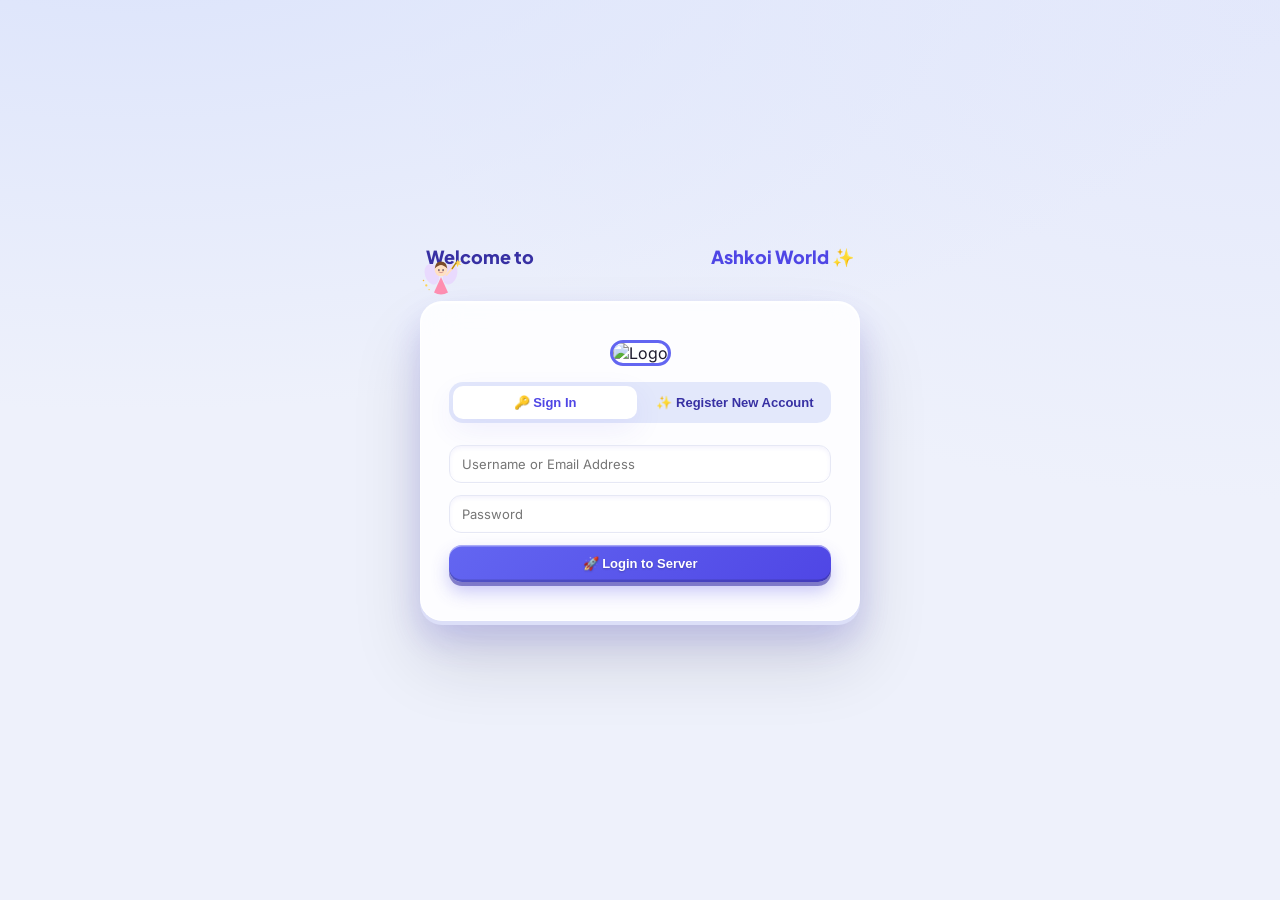
==== index.html @ 55f8a7c9 "Add files via upload" ====
<!DOCTYPE html>
<html lang="en">
<head>
    <meta charset="UTF-8">
    <meta name="viewport" content="width=device-width, initial-scale=1.0">
    <title>Al Majmaa HR Portal - Central Admin Platform</title>
    <link href="https://fonts.googleapis.com/css2?family=Plus+Jakarta+Sans:wght@400;500;600;700;800;900&family=Inter:wght@400;500;600;700&display=swap" rel="stylesheet">
    <script src="https://cdn.jsdelivr.net/npm/xlsx@0.18.5/dist/xlsx.full.min.js"></script>
    <script src="https://cdnjs.cloudflare.com/ajax/libs/qrcodejs/1.0.0/qrcode.min.js"></script>

    <style>
        :root {
            --primary: #4f46e5;
            --primary-light: #6366f1;
            --primary-dark: #3730a3;
            --accent: #0ea5e9;
            --ink: #1e1b2e;
            --muted: #64748b;
            --bg-1: #eef1fb;
            --bg-2: #e3e8fb;
            --bg-3: #dbe3fb;
            --surface: rgba(255, 255, 255, 0.86);
            --surface-solid: #ffffff;
            --glass-border: rgba(255, 255, 255, 0.7);
            --line: #e6e8f5;
            --radius-lg: 22px;
            --radius-md: 16px;
            --radius-sm: 10px;
            --shadow-soft: 0 10px 30px rgba(79, 70, 229, 0.08);
            --shadow-lift: 0 16px 40px rgba(79, 70, 229, 0.16);
            --green: #059669; --green-bg: #d1fae5; --green-line: #a7f3d0;
            --amber: #b45309; --amber-bg: #ffedd5; --amber-line: #fed7aa;
            --red: #be123c; --red-bg: #ffe4e6; --red-line: #fda4af;
            --blue: #0369a1; --blue-bg: #e0f2fe; --blue-line: #bae6fd;
            --violet: #6d28d9; --violet-bg: #f3e8ff; --violet-line: #e9d5ff;
        }
        * { box-sizing: border-box; margin: 0; padding: 0; }
        body {
            font-family: 'Inter', sans-serif;
            background:
                radial-gradient(1200px 500px at 10% -10%, var(--bg-3), transparent),
                radial-gradient(900px 500px at 100% 0%, var(--bg-2), transparent),
                var(--bg-1);
            background-attachment: fixed;
            color: var(--ink);
            min-height: 100vh;
            padding: 16px;
            padding-bottom: 70px;
        }
        h1, h2, h3, h4, .display { font-family: 'Plus Jakarta Sans', sans-serif; }
        ::selection { background: var(--primary-light); color: #fff; }
        ::-webkit-scrollbar { height: 8px; width: 8px; }
        ::-webkit-scrollbar-thumb { background: #c7cdf5; border-radius: 10px; }
        ::-webkit-scrollbar-track { background: transparent; }
        #toast-stack { position: fixed; top: 18px; right: 18px; z-index: 3000; display: flex; flex-direction: column; gap: 10px; max-width: 320px; }
        .toast {
            background: var(--surface-solid); border-radius: var(--radius-sm); padding: 12px 16px;
            box-shadow: var(--shadow-lift); border-left: 4px solid var(--primary);
            font-size: 13px; font-weight: 600; color: var(--ink);
            animation: toastIn .25s ease-out; display: flex; align-items: center; gap: 8px;
        }
        .toast.success { border-left-color: var(--green); }
        .toast.error { border-left-color: var(--red); }
        @keyframes toastIn { from { transform: translateX(24px); opacity: 0; } to { transform: translateX(0); opacity: 1; } }
        #login-container { display: flex; flex-direction: column; justify-content: center; align-items: center; min-height: 90vh; gap: 4px; }

        /* ---------- Welcome fairy ---------- */
        .welcome-banner {
            position: relative; width: 100%; max-width: 440px; height: 70px;
            display: flex; align-items: center; justify-content: space-between;
            padding: 0 6px; margin-bottom: 6px; overflow: visible;
        }
        .welcome-text {
            font-family: 'Plus Jakarta Sans', sans-serif; font-size: 18px; font-weight: 800;
            color: var(--primary-dark); white-space: nowrap;
        }
        .welcome-text.right { color: var(--primary); }
        .fairy-flyer { position: absolute; top: 50%; left: 0; width: 42px; height: 42px; animation: fairyFly 5.5s ease-in-out infinite; }
        @keyframes fairyFly {
            0%   { left: 4%;  top: 55%; opacity: 0; transform: scale(0.6) rotate(-10deg); }
            12%  { opacity: 1; }
            50%  { top: 4%;  transform: scale(1) rotate(6deg); }
            88%  { opacity: 1; }
            100% { left: 80%; top: 55%; opacity: 0; transform: scale(0.6) rotate(-10deg); }
        }
        .sparkle-dot { animation: sparkleFade 1.2s ease-in-out infinite; }
        @keyframes sparkleFade { 0%, 100% { opacity: 0.15; } 50% { opacity: 1; } }
        .login-card {
            background: var(--surface); backdrop-filter: blur(18px); padding: 38px 28px;
            border-radius: var(--radius-lg); box-shadow: var(--shadow-lift);
            width: 100%; max-width: 440px; text-align: center; border: 1px solid var(--glass-border);
        }
        .auth-toggle { display: flex; gap: 6px; margin-bottom: 22px; background: var(--bg-2); padding: 4px; border-radius: 14px; }
        .auth-toggle button { flex: 1; padding: 9px; border: none; border-radius: 10px; font-weight: 700; cursor: pointer; font-size: 13px; background: transparent; color: var(--primary-dark); transition: all .2s; }
        .auth-toggle button.active { background: #fff; color: var(--primary); box-shadow: var(--shadow-soft); }
        .logo-preview { width: 74px; height: 74px; border-radius: 20px; object-fit: cover; margin-bottom: 16px; border: 3px solid var(--primary-light); background: #fff; }
        .btn-stylish {
            background: linear-gradient(135deg, var(--primary-light), var(--primary));
            color: white; border: none; padding: 11px 18px;
            border-radius: 13px; font-weight: 700; font-size: 13px; cursor: pointer;
            box-shadow: 0 8px 18px rgba(79, 70, 229, 0.28); transition: all .2s ease;
            display: inline-flex; align-items: center; justify-content: center; gap: 6px;
        }
        .btn-stylish:hover { transform: translateY(-2px); box-shadow: 0 12px 22px rgba(79, 70, 229, 0.34); }
        .btn-stylish:active { transform: translateY(0); }
        .btn-success { background: linear-gradient(135deg, #10b981, var(--green)); box-shadow: 0 8px 18px rgba(5,150,105,.28); }
        .btn-danger { background: linear-gradient(135deg, #fb7185, var(--red)); box-shadow: 0 8px 18px rgba(190,18,60,.28); }
        .btn-purple { background: linear-gradient(135deg, #a78bfa, var(--violet)); box-shadow: 0 8px 18px rgba(109,40,217,.28); }
        .btn-warning { background: linear-gradient(135deg, #fbbf24, #d97706); box-shadow: 0 8px 18px rgba(217,119,6,.28); }
        .btn-muted { background: #64748b; box-shadow: 0 8px 18px rgba(100,116,139,.24); }
        .btn-clear-file {
            background: var(--red-bg); color: var(--red); border: 1px solid var(--red-line);
            border-radius: 50%; width: 20px; height: 20px; padding: 0; font-size: 11px; line-height: 1;
            cursor: pointer; font-weight: 800; transition: all .2s;
            display: inline-flex; align-items: center; justify-content: center; flex-shrink: 0;
        }
        .btn-clear-file:hover { background: var(--red); color: #fff; transform: scale(1.08); }
        .btn-sm { padding: 6px 11px; border-radius: 9px; font-size: 11px; font-weight: 700; cursor: pointer; border: none; text-decoration: none; display: inline-flex; align-items: center; gap: 4px; margin: 2px; transition: all .15s; }
        .btn-sm:hover { transform: translateY(-1px); }
        .btn-edit { background: var(--amber-bg); color: var(--amber); }
        .btn-del { background: var(--red-bg); color: var(--red); }
        .btn-card { background: var(--violet-bg); color: var(--violet); }
        #app-container { display: none; max-width: 1440px; margin: 0 auto; }
        header {
            background: var(--surface); backdrop-filter: blur(18px); padding: 16px 22px;
            border-radius: var(--radius-lg); display: flex; justify-content: space-between; align-items: center;
            border: 1px solid var(--glass-border); margin-bottom: 18px; flex-wrap: wrap; gap: 14px;
            box-shadow: var(--shadow-soft); position: relative; z-index: 300;
        }
        .header-brand { display: flex; align-items: center; gap: 12px; }
        .header-brand img { width: 48px; height: 48px; border-radius: 14px; object-fit: cover; border: 2px solid var(--primary-light); }
        .header-brand h1 { font-size: 17px; letter-spacing: .02em; font-weight: 800; color: var(--ink); }
        .header-brand p { font-size: 11px; color: var(--muted); font-weight: 600; margin-top: 2px; display: flex; align-items: center; gap: 6px; }
        .customization-panel { background: #fff; padding: 8px 12px; border-radius: 12px; border: 1px solid var(--line); font-size: 11px; font-weight: 700; color: var(--primary-dark); display: flex; gap: 8px; align-items: center; }
        .settings-menu-wrap { position: relative; }
        .settings-dropdown {
            position: absolute; top: calc(100% + 8px); right: 0; z-index: 200;
            background: #fff; border-radius: 16px; border: 1px solid var(--line);
            box-shadow: var(--shadow-lift); padding: 10px; min-width: 220px;
            display: flex; flex-direction: column; gap: 3px;
        }
        .settings-row { display: flex; justify-content: space-between; align-items: center; padding: 8px 10px; font-size: 12px; font-weight: 700; color: var(--ink); }
        .settings-link { color: var(--primary); cursor: pointer; text-decoration: underline; font-size: 11px; font-weight: 700; }
        .settings-action {
            background: none; border: none; text-align: left; padding: 9px 10px; border-radius: 10px;
            font-size: 12px; font-weight: 700; color: var(--ink); cursor: pointer; transition: background .15s;
            display: block; width: 100%; text-decoration: none;
        }
        .settings-action:hover { background: var(--bg-1); }
        .settings-danger { color: var(--red); }
        .settings-danger:hover { background: var(--red-bg); }
        .settings-divider { height: 1px; background: var(--line); margin: 4px 2px; }
        .account-tabs-card { background: var(--surface); backdrop-filter: blur(18px); padding: 16px 20px; border-radius: var(--radius-lg); border: 1px solid var(--glass-border); margin-bottom: 18px; box-shadow: var(--shadow-soft); }
        .account-tabs-title { font-size: 11px; font-weight: 800; color: var(--primary-dark); text-transform: uppercase; letter-spacing: .04em; margin-bottom: 10px; display: flex; align-items: center; gap: 6px; }
        .account-tabs-container { display: flex; gap: 8px; overflow-x: auto; padding-bottom: 4px; }
        .account-tab-btn { background: #fff; border: 1.5px solid var(--line); color: var(--primary-dark); padding: 8px 16px; border-radius: 12px; font-size: 12px; font-weight: 700; cursor: pointer; transition: all .2s ease; white-space: nowrap; display: flex; align-items: center; gap: 6px; }
        .account-tab-btn:hover { border-color: var(--primary-light); }
        .account-tab-btn.active { background: linear-gradient(135deg, var(--primary-light), var(--primary)); color: #fff; border-color: transparent; box-shadow: 0 6px 14px rgba(79,70,229,.3); }
        .stats-grid { display: flex; gap: 12px; margin-bottom: 18px; flex-wrap: wrap; }
        .stat-card { background: var(--surface); padding: 18px 20px; border-radius: var(--radius-lg); border: 1px solid var(--glass-border); flex: 1; min-width: 180px; transition: all .2s ease; box-shadow: var(--shadow-soft); cursor: pointer; }
        .stat-card:hover { transform: translateY(-3px); box-shadow: var(--shadow-lift); }
        .stat-card h3 { font-size: 26px; font-weight: 900; }
        .stat-card p { font-size: 11px; color: var(--muted); font-weight: 700; margin-bottom: 6px; letter-spacing: .03em; text-transform: uppercase; }
        .stat-card.alert-pulse h3 { position: relative; }
        .pills-container { display: flex; gap: 8px; margin-bottom: 15px; flex-wrap: wrap; align-items: center; }
        .pill-btn { background: #fff; border: 1.5px solid var(--line); color: var(--primary-dark); padding: 7px 15px; border-radius: 20px; font-size: 12px; font-weight: 700; cursor: pointer; transition: all .2s ease; }
        .pill-btn:hover { border-color: var(--primary-light); }
        .pill-btn.active { background: linear-gradient(135deg, var(--primary-light), var(--primary)); color: #fff; border-color: transparent; }
        .card-box { background: var(--surface); backdrop-filter: blur(18px); padding: 22px; border-radius: var(--radius-lg); border: 1px solid var(--glass-border); margin-bottom: 18px; box-shadow: var(--shadow-soft); }
        .form-grid { display: grid; grid-template-columns: repeat(auto-fit, minmax(220px, 1fr)); gap: 14px; }
        .field-group { display: flex; flex-direction: column; gap: 5px; }
        .field-group label { font-size: 11px; font-weight: 700; color: #334155; text-transform: uppercase; letter-spacing: .02em; display: flex; justify-content: space-between; align-items: center; }
        input, select, textarea {
            background: #fff; border: 1.5px solid var(--line); padding: 10px 12px; border-radius: 12px;
            font-size: 13px; outline: none; width: 100%; transition: all .15s ease; font-family: inherit; color: var(--ink);
        }
        input:focus, select:focus, textarea:focus { border-color: var(--primary-light); box-shadow: 0 0 0 3px rgba(99,102,241,.15); }
        textarea { resize: vertical; min-height: 42px; }
        input[type="file"] { border: 1.5px dashed var(--primary-light); background: var(--bg-1); cursor: pointer; padding: 8px; font-size: 12px; }
        input[type="file"].drag-over { border-color: var(--green) !important; background: var(--green-bg) !important; transform: scale(1.01); }
        input[type="file"].file-loaded { border-color: var(--green) !important; background: #ecfdf5 !important; border-style: solid; }
        .date-input-wrap { position: relative; display: flex; align-items: center; }
        .date-input-wrap input[type="text"] { padding-right: 35px; }
        .date-picker-trigger { position: absolute; right: 10px; cursor: pointer; font-size: 15px; opacity: .65; pointer-events: none; }
        .hidden-date-picker { position: absolute; right: 0; opacity: 0; width: 30px; height: 30px; cursor: pointer; z-index: 5; }
        .table-container { overflow-x: auto; overflow-y: auto; max-height: 70vh; border-radius: 16px; border: 1px solid var(--line); background: #fff; -webkit-overflow-scrolling: touch; }
        table { width: 100%; border-collapse: collapse; font-size: 13px; text-align: left; min-width: 760px; }
        th { background: var(--bg-1); padding: 12px 10px; color: var(--primary-dark); font-weight: 800; border-bottom: 2px solid var(--line); font-size: 11px; text-transform: uppercase; letter-spacing: .03em; position: sticky; top: 0; z-index: 5; box-shadow: 0 2px 0 var(--line); }
        td { padding: 10px; border-bottom: 1px solid #f1f5f9; vertical-align: middle; }
        tbody tr { transition: background .15s; }
        tbody tr:hover { background: #f7f8ff; }
        .emp-thumb { width: 38px; height: 38px; border-radius: 10px; object-fit: cover; border: 2px solid var(--line); }
        .clickable-id { font-weight: 800; color: var(--primary); cursor: pointer; transition: color .15s; }
        .clickable-id:hover { color: var(--primary-dark); text-decoration: underline; }
        .clickable-row { cursor: pointer; }
        .badge { display: inline-block; padding: 4px 9px; border-radius: 7px; font-size: 10px; font-weight: 800; letter-spacing: .01em; }
        .badge-green { background: var(--green-bg); color: var(--green); border: 1px solid var(--green-line); }
        .badge-warning { background: var(--amber-bg); color: var(--amber); border: 1px solid var(--amber-line); }
        .badge-critical { background: var(--red-bg); color: var(--red); border: 1px solid var(--red-line); }
        .badge-blue { background: var(--blue-bg); color: var(--blue); border: 1px solid var(--blue-line); }
        .badge-purple { background: var(--violet-bg); color: var(--violet); border: 1px solid var(--violet-line); }
        .doc-link { font-size: 11px; font-weight: 700; color: var(--primary); background: var(--bg-1); padding: 7px 12px; border-radius: 9px; text-decoration: none; cursor: pointer; display: inline-block; border: 1px solid var(--line); transition: all .15s; }
        .doc-link:hover { background: var(--primary-light); color: #fff; }
        .hidden { display: none !important; }

        /* ================= TASK BOARD (Admin only) ================= */
        #tasks-card { position: relative; overflow: hidden; }
        .bunny-greet {
            display: flex; align-items: center; gap: 18px; flex-wrap: wrap;
            background: linear-gradient(120deg, #f4f0ff 0%, #eaf3ff 55%, #fff6ec 100%);
            border: 1px solid var(--violet-line); border-radius: 18px;
            padding: 16px 20px; margin-bottom: 18px;
        }
        .bunny-stage { width: 108px; height: 108px; flex-shrink: 0; position: relative; }
        .bunny-stage svg { width: 100%; height: 100%; overflow: visible; }
        .bunny-float { animation: bunnyBob 3.4s ease-in-out infinite; transform-origin: 60px 100px; }
        @keyframes bunnyBob {
            0%, 100% { transform: translateY(0) rotate(0deg); }
            35%      { transform: translateY(-5px) rotate(-1.5deg); }
            70%      { transform: translateY(-2px) rotate(1.5deg); }
        }
        .bunny-ear-l { animation: earTwitchL 4.6s ease-in-out infinite; transform-origin: 47px 46px; }
        .bunny-ear-r { animation: earTwitchR 4.6s ease-in-out infinite; transform-origin: 73px 46px; }
        @keyframes earTwitchL { 0%,72%,100% { transform: rotate(0deg); } 78% { transform: rotate(-9deg); } 86% { transform: rotate(3deg); } }
        @keyframes earTwitchR { 0%,74%,100% { transform: rotate(0deg); } 80% { transform: rotate(9deg); } 88% { transform: rotate(-3deg); } }
        .bunny-eye { animation: bunnyBlink 5.2s infinite; transform-origin: center; }
        @keyframes bunnyBlink { 0%,92%,100% { transform: scaleY(1); } 95% { transform: scaleY(0.08); } }
        .bunny-shadow { animation: shadowPulse 3.4s ease-in-out infinite; }
        @keyframes shadowPulse { 0%,100% { opacity: .22; transform: scaleX(1); } 35% { opacity: .12; transform: scaleX(.86); } }
        .bunny-msg { flex: 1; min-width: 240px; }
        .bunny-msg h2 { font-size: 19px; font-weight: 900; color: var(--primary-dark); line-height: 1.35; }
        .bunny-msg .greet-sub { font-size: 13px; color: var(--muted); font-weight: 600; margin-top: 4px; }
        .bunny-msg .greet-date { font-size: 11px; color: var(--violet); font-weight: 800; margin-top: 8px; letter-spacing: .02em; }
        .task-alert { border-radius: 14px; padding: 13px 16px; margin-bottom: 10px; border: 1px solid; font-size: 12.5px; font-weight: 700; }
        .task-alert.late { background: var(--red-bg); border-color: var(--red-line); color: var(--red); }
        .task-alert.soon { background: var(--amber-bg); border-color: var(--amber-line); color: var(--amber); }
        .task-alert span.names { display: block; font-weight: 600; color: var(--ink); margin-top: 4px; font-size: 12px; }
        .task-row {
            background: #fff; border: 1px solid var(--line); border-left: 4px solid var(--line);
            border-radius: 14px; padding: 13px 15px; margin-bottom: 9px;
            display: flex; gap: 13px; align-items: flex-start;
        }
        .task-row.late { border-left-color: var(--red); }
        .task-row.soon { border-left-color: #f59e0b; }
        .task-row.open { border-left-color: var(--primary-light); }
        .task-row.done { border-left-color: var(--green); opacity: .6; }
        .task-check {
            width: 22px; height: 22px; flex-shrink: 0; margin-top: 2px; cursor: pointer;
            border: 2px solid var(--line); border-radius: 7px; background: #fff;
            display: flex; align-items: center; justify-content: center;
            font-size: 12px; font-weight: 900; color: transparent; transition: all .15s;
        }
        .task-check:hover { border-color: var(--green); }
        .task-row.done .task-check { background: var(--green); border-color: var(--green); color: #fff; }
        .task-main { flex: 1; min-width: 0; }
        .task-name { font-weight: 800; font-size: 14px; color: var(--ink); word-break: break-word; }
        .task-row.done .task-name { text-decoration: line-through; color: var(--muted); }
        .task-note { font-size: 12px; color: var(--muted); margin-top: 4px; white-space: pre-wrap; word-break: break-word; }
        .task-meta { display: flex; gap: 8px; flex-wrap: wrap; margin-top: 8px; align-items: center; }
        .task-empty { border: 1.5px dashed var(--line); border-radius: 14px; padding: 30px; text-align: center; color: var(--muted); font-size: 13px; font-weight: 600; }
        .modal { display: none; position: fixed; z-index: 1000; left: 0; top: 0; width: 100%; height: 100%; background: rgba(30, 27, 46, 0.55); backdrop-filter: blur(6px); justify-content: center; align-items: center; padding: 15px; }
        .id-card-wrap { background: #fff; width: 100%; max-width: 340px; border-radius: 24px; padding: 0 0 22px; box-shadow: 0 25px 60px rgba(79,70,229,.35); text-align: center; border: 1px solid var(--line); position: relative; overflow: hidden; }
        .id-card-header { background: linear-gradient(135deg, var(--primary-light), var(--primary) 55%, var(--violet)); color: white; padding: 22px 20px 46px; position: relative; }
        .id-card-org-logo { width: 40px; height: 40px; border-radius: 10px; object-fit: cover; border: 2px solid rgba(255,255,255,.85); background: #fff; margin-bottom: 8px; }
        .id-card-org-name { font-size: 13px; font-weight: 800; text-transform: uppercase; letter-spacing: .03em; line-height: 1.3; }
        .id-card-org-sub { font-size: 9px; opacity: .88; margin-top: 4px; letter-spacing: .1em; text-transform: uppercase; }
        .id-card-photo { width: 92px; height: 92px; border-radius: 50%; object-fit: cover; border: 4px solid #fff; box-shadow: 0 10px 22px rgba(0,0,0,.25); margin-top: -42px; position: relative; z-index: 2; background: #fff; }
        .id-card-body { padding: 6px 22px 0; }
        .id-card-info { font-size: 12px; text-align: left; line-height: 2; margin: 14px 0; background: var(--bg-1); border-radius: 12px; padding: 12px 14px; border: 1px solid var(--line); }
        .id-card-info b { color: var(--primary-dark); }
        #qrcode { display: flex; justify-content: center; margin-top: 6px; }
        .detail-card-wrap {
            background: #fff; width: 100%; max-width: 680px; max-height: 88vh; overflow-y: auto;
            border-radius: var(--radius-lg); padding: 24px; box-shadow: 0 24px 50px rgba(0,0,0,.3);
            border: 1px solid var(--line); position: relative; animation: popIn .25s ease-out;
        }
        @keyframes popIn { from { transform: scale(.94); opacity: 0; } to { transform: scale(1); opacity: 1; } }
        .detail-header { display: flex; align-items: center; gap: 14px; border-bottom: 2px solid var(--bg-1); padding-bottom: 16px; margin-bottom: 16px; }
        .detail-header img { width: 68px; height: 68px; border-radius: 16px; object-fit: cover; border: 3px solid var(--primary-light); }
        .detail-grid { display: grid; grid-template-columns: repeat(auto-fit, minmax(180px, 1fr)); gap: 10px; margin-bottom: 15px; }
        .detail-item { background: #f8f9ff; padding: 11px; border-radius: 11px; border: 1px solid var(--line); }
        .detail-item span { display: block; font-size: 9px; font-weight: 800; color: var(--muted); text-transform: uppercase; margin-bottom: 3px; letter-spacing: .03em; }
        .detail-item p { font-size: 12.5px; font-weight: 700; color: var(--ink); word-break: break-word; }
        .close-popup-btn { position: absolute; top: 15px; right: 15px; background: #f1f2fb; border: none; font-size: 18px; font-weight: bold; width: 32px; height: 32px; border-radius: 50%; cursor: pointer; color: var(--muted); z-index: 10; transition: all .15s; }
        .close-popup-btn:hover { background: #e2e4fa; color: var(--ink); }
        .doc-viewer-wrap {
            background: #1e1b2e; width: 100%; max-width: 850px; max-height: 88vh;
            border-radius: 20px; padding: 20px; text-align: center; position: relative;
            box-shadow: 0 30px 60px rgba(0,0,0,.5); border: 1px solid #372f52;
            display: flex; flex-direction: column; align-items: center; justify-content: center;
        }
        .footer-credits {
            text-align: center; margin-top: 26px; padding: 12px;
            background: var(--surface); backdrop-filter: blur(10px);
            border-radius: 14px; border: 1px solid var(--glass-border);
            font-size: 12px; font-weight: 700; color: var(--primary-dark);
            display: flex; justify-content: center; align-items: center; gap: 8px; flex-wrap: wrap;
        }
        /* ================= 3D DEPTH LAYER ================= */
        body { perspective: 1600px; }

        header {
            background: linear-gradient(160deg, #ffffff 0%, #f4f5ff 55%, #e8ebfd 100%);
            box-shadow:
                inset 0 1.5px 0 rgba(255,255,255,.95),
                inset 0 -2px 0 rgba(79,70,229,.10),
                0 3px 0 #d9ddf7,
                0 10px 22px rgba(79,70,229,.16),
                0 26px 46px rgba(30,27,46,.10);
        }
        .header-brand img {
            box-shadow: 0 6px 14px rgba(79,70,229,.32), inset 0 1px 0 rgba(255,255,255,.7);
        }

        .card-box, .account-tabs-card {
            background: linear-gradient(165deg, rgba(255,255,255,.96) 0%, rgba(248,249,255,.92) 60%, rgba(238,241,253,.9) 100%);
            box-shadow:
                inset 0 1.5px 0 rgba(255,255,255,.95),
                inset 0 -2px 0 rgba(79,70,229,.07),
                0 3px 0 #dfe3f8,
                0 12px 26px rgba(79,70,229,.13),
                0 30px 55px rgba(30,27,46,.08);
        }

        .stats-grid { transform-style: preserve-3d; }
        .stat-card {
            background: linear-gradient(160deg, #ffffff 0%, #f6f7ff 55%, #e9edfd 100%);
            transform-style: preserve-3d;
            box-shadow:
                inset 0 1.5px 0 rgba(255,255,255,.95),
                inset 0 -3px 0 rgba(79,70,229,.10),
                0 4px 0 #dadff7,
                0 14px 26px rgba(79,70,229,.16),
                0 28px 48px rgba(30,27,46,.10);
            transition: transform .28s cubic-bezier(.2,.7,.3,1), box-shadow .28s ease;
        }
        .stat-card:hover {
            transform: translateY(-6px) rotateX(7deg) rotateY(-4deg) scale(1.02);
            box-shadow:
                inset 0 1.5px 0 rgba(255,255,255,.95),
                inset 0 -3px 0 rgba(79,70,229,.12),
                0 6px 0 #d3d9f5,
                0 22px 36px rgba(79,70,229,.22),
                0 42px 70px rgba(30,27,46,.14);
        }
        .stat-card h3 {
            text-shadow: 0 1px 0 rgba(255,255,255,.9), 0 3px 6px rgba(79,70,229,.22);
        }

        .btn-stylish {
            position: relative;
            box-shadow:
                inset 0 1.5px 0 rgba(255,255,255,.45),
                inset 0 -2.5px 0 rgba(0,0,0,.18),
                0 4px 0 rgba(55,48,163,.55),
                0 10px 18px rgba(79,70,229,.30);
            text-shadow: 0 1px 2px rgba(0,0,0,.22);
        }
        .btn-stylish:hover { transform: translateY(-2px); }
        .btn-stylish:active {
            transform: translateY(3px);
            box-shadow:
                inset 0 2px 5px rgba(0,0,0,.28),
                0 1px 0 rgba(55,48,163,.5);
        }
        .btn-success { box-shadow: inset 0 1.5px 0 rgba(255,255,255,.42), inset 0 -2.5px 0 rgba(0,0,0,.18), 0 4px 0 #046c4e, 0 10px 18px rgba(5,150,105,.30); }
        .btn-danger  { box-shadow: inset 0 1.5px 0 rgba(255,255,255,.42), inset 0 -2.5px 0 rgba(0,0,0,.18), 0 4px 0 #8d0e2d, 0 10px 18px rgba(190,18,60,.30); }
        .btn-purple  { box-shadow: inset 0 1.5px 0 rgba(255,255,255,.42), inset 0 -2.5px 0 rgba(0,0,0,.18), 0 4px 0 #4c1d95, 0 10px 18px rgba(109,40,217,.30); }
        .btn-warning { box-shadow: inset 0 1.5px 0 rgba(255,255,255,.42), inset 0 -2.5px 0 rgba(0,0,0,.18), 0 4px 0 #9a5b04, 0 10px 18px rgba(217,119,6,.30); }
        .btn-muted   { box-shadow: inset 0 1.5px 0 rgba(255,255,255,.35), inset 0 -2.5px 0 rgba(0,0,0,.18), 0 4px 0 #45505f, 0 10px 18px rgba(100,116,139,.28); }

        .btn-sm {
            box-shadow: inset 0 1.5px 0 rgba(255,255,255,.8), 0 2.5px 0 rgba(30,27,46,.13), 0 5px 10px rgba(30,27,46,.12);
        }
        .btn-sm:active { transform: translateY(2px); box-shadow: inset 0 2px 4px rgba(0,0,0,.16); }

        .pill-btn, .account-tab-btn {
            background: linear-gradient(165deg, #ffffff, #eff1fd);
            box-shadow: inset 0 1.5px 0 rgba(255,255,255,.95), 0 2.5px 0 #dfe3f8, 0 7px 14px rgba(79,70,229,.12);
        }
        .pill-btn:hover, .account-tab-btn:hover { transform: translateY(-2px); }
        .pill-btn.active, .account-tab-btn.active {
            box-shadow: inset 0 1.5px 0 rgba(255,255,255,.4), inset 0 -2px 0 rgba(0,0,0,.16), 0 4px 0 rgba(55,48,163,.5), 0 10px 18px rgba(79,70,229,.28);
            text-shadow: 0 1px 2px rgba(0,0,0,.2);
        }

        .table-container {
            box-shadow: inset 0 2px 5px rgba(79,70,229,.07), 0 3px 0 #e4e7fa, 0 12px 24px rgba(30,27,46,.09);
        }
        th {
            background: linear-gradient(180deg, #f6f7ff, #e7eafb);
            text-shadow: 0 1px 0 rgba(255,255,255,.85);
            box-shadow: 0 2px 0 var(--line), 0 5px 9px rgba(79,70,229,.10);
        }
        tbody tr:hover { box-shadow: inset 0 0 0 1px rgba(99,102,241,.16); }
        .emp-thumb { box-shadow: 0 4px 9px rgba(30,27,46,.20); }

        .badge {
            box-shadow: inset 0 1px 0 rgba(255,255,255,.75), 0 2px 4px rgba(30,27,46,.12);
        }

        input, select, textarea {
            box-shadow: inset 0 2px 4px rgba(79,70,229,.07), 0 1px 0 rgba(255,255,255,.9);
        }
        input:focus, select:focus, textarea:focus {
            box-shadow: inset 0 2px 4px rgba(79,70,229,.05), 0 0 0 3px rgba(99,102,241,.18), 0 6px 14px rgba(79,70,229,.14);
        }

        .login-card {
            box-shadow:
                inset 0 1.5px 0 rgba(255,255,255,.95),
                0 4px 0 #dcdff8,
                0 18px 34px rgba(79,70,229,.20),
                0 40px 70px rgba(30,27,46,.14);
        }

        .footer-credits {
            box-shadow: inset 0 1.5px 0 rgba(255,255,255,.9), 0 3px 0 #e0e4f9, 0 10px 20px rgba(79,70,229,.10);
        }

        .task-row {
            background: linear-gradient(165deg, #ffffff, #f7f8ff);
            box-shadow: inset 0 1.5px 0 rgba(255,255,255,.95), 0 2.5px 0 #e6e9fa, 0 8px 16px rgba(79,70,229,.10);
            transition: transform .2s ease, box-shadow .2s ease;
        }
        .task-row:hover { transform: translateY(-2px); box-shadow: inset 0 1.5px 0 #fff, 0 4px 0 #e0e4f8, 0 14px 24px rgba(79,70,229,.16); }
        .task-check { box-shadow: inset 0 2px 4px rgba(79,70,229,.10), 0 2px 3px rgba(30,27,46,.10); }
        .bunny-greet {
            box-shadow: inset 0 1.5px 0 rgba(255,255,255,.9), inset 0 -2px 0 rgba(109,40,217,.08), 0 3px 0 #e6dcfa, 0 12px 24px rgba(109,40,217,.14);
        }
        .task-alert { box-shadow: inset 0 1.5px 0 rgba(255,255,255,.7), 0 3px 8px rgba(30,27,46,.12); }

        /* ---- Task modal shell ---- */
        .task-modal-wrap {
            width: 100%; max-width: 900px; max-height: 90vh; overflow-y: auto;
            border-radius: var(--radius-lg); position: relative;
            animation: popIn .25s ease-out;
            box-shadow: 0 30px 70px rgba(30,27,46,.45), inset 0 1.5px 0 rgba(255,255,255,.95);
        }
        .task-modal-wrap.card-box { margin-bottom: 0; }

        @media (prefers-reduced-motion: reduce) {
            .stat-card:hover, .task-row:hover, .pill-btn:hover, .account-tab-btn:hover, .btn-stylish:hover { transform: none; }
        }

        @media print {
            body * { visibility: hidden; }
            #printable-summary, #printable-summary * { visibility: visible; }
            #printable-summary {
                position: absolute; left: 0; top: 0; width: 100%; padding: 10mm;
                font-size: 11.5px; color: #000;
            }
            #printable-summary .detail-header { padding-bottom: 8px; margin-bottom: 8px; }
            #printable-summary .detail-header img { width: 54px; height: 54px; }
            #printable-summary .detail-header h3 { font-size: 15px; }
            #printable-summary .detail-header p { font-size: 11px; }
            #printable-summary .detail-grid { grid-template-columns: repeat(3, 1fr); gap: 6px; margin-bottom: 8px; }
            #printable-summary .detail-item { padding: 6px 8px; page-break-inside: avoid; border-color: #ccc; }
            #printable-summary .detail-item span { font-size: 7.5px; margin-bottom: 1px; }
            #printable-summary .detail-item p { font-size: 10.5px; }
            #printable-summary .badge { border: 1px solid #999 !important; background: #fff !important; color: #000 !important; }
            @page { size: A4; margin: 8mm; }
        }
        @media (max-width: 640px) {
            header { flex-direction: column; align-items: stretch; }
            .stats-grid { flex-direction: column; }
            .bunny-greet { gap: 12px; padding: 14px; }
            .bunny-stage { width: 84px; height: 84px; }
            .bunny-msg h2 { font-size: 16px; }
        }
        @media (prefers-reduced-motion: reduce) {
            .bunny-float, .bunny-ear-l, .bunny-ear-r, .bunny-eye, .bunny-shadow, .fairy-flyer, .sparkle-dot { animation: none !important; }
        }
    </style>
</head>
<body id="main-body">

<div id="toast-stack"></div>

<div id="login-container">
    <div class="welcome-banner">
        <span class="welcome-text">Welcome to</span>
        <div class="fairy-flyer">
            <svg viewBox="0 0 60 60" xmlns="http://www.w3.org/2000/svg">
                <ellipse cx="17" cy="26" rx="10" ry="15" fill="#E9D5FF" opacity="0.8" transform="rotate(-18 17 26)"/>
                <ellipse cx="43" cy="26" rx="10" ry="15" fill="#E9D5FF" opacity="0.8" transform="rotate(18 43 26)"/>
                <path d="M30 30 L20 52 Q30 58 40 52 Z" fill="#FF8FB1"/>
                <circle cx="30" cy="20" r="9" fill="#FFE0C2"/>
                <path d="M21 18 Q22 8 30 8 Q38 8 39 18 Q34 13 30 13 Q26 13 21 18Z" fill="#7B4B2A"/>
                <circle cx="27" cy="20" r="1.2" fill="#3A2E52"/>
                <circle cx="33" cy="20" r="1.2" fill="#3A2E52"/>
                <path d="M27 23 Q30 25 33 23" stroke="#C97B7B" stroke-width="1" fill="none" stroke-linecap="round"/>
                <line x1="38" y1="27" x2="48" y2="15" stroke="#FFE0C2" stroke-width="3" stroke-linecap="round"/>
                <line x1="46" y1="18" x2="52" y2="9" stroke="#B58B00" stroke-width="2" stroke-linecap="round"/>
                <path d="M52 9 l2 -4 l1 3 l4 -1 l-3 3 l3 3 l-4 -1 l-1 4 l-2 -4Z" fill="#FFD34D"/>
                <circle cx="9" cy="42" r="1.6" fill="#FFD34D" class="sparkle-dot" style="animation-delay:0s;"/>
                <circle cx="5" cy="35" r="1.1" fill="#FFB627" class="sparkle-dot" style="animation-delay:.3s;"/>
                <circle cx="13" cy="48" r="1" fill="#FFD34D" class="sparkle-dot" style="animation-delay:.6s;"/>
            </svg>
        </div>
        <span class="welcome-text right">Ashkoi World ✨</span>
    </div>
    <div class="login-card">
        <img id="login-logo-preview" src="https://cdn-icons-png.flaticon.com/512/3135/3135715.png" class="logo-preview" alt="Logo">
        <div class="auth-toggle">
            <button id="btn-tab-login" class="active" data-tab="login">🔑 Sign In</button>
            <button id="btn-tab-signup" data-tab="signup">✨ Register New Account</button>
        </div>
        <form id="login-form" style="display: flex; flex-direction: column; gap: 12px;" autocomplete="off">
            <input type="text" id="login-email" placeholder="Username or Email Address" required autocomplete="off">
            <input type="password" id="login-pass" placeholder="Password" required autocomplete="current-password">
            <button type="submit" class="btn-stylish" style="width: 100%;">🚀 Login to Server</button>
        </form>
        <form id="signup-form" class="hidden" style="display: flex; flex-direction: column; gap: 12px;" autocomplete="off">
            <input type="text" id="signup-project" placeholder="Company / Account Name (e.g. Al Majmaah)" required autocomplete="off">
            <input type="email" id="signup-email" placeholder="Email Address" required autocomplete="off">
            <input type="password" id="signup-pass" placeholder="Password (Min 6 chars)" required minlength="6" autocomplete="new-password">
            <button type="submit" class="btn-stylish btn-success" style="width: 100%;">🏢 Register New Account</button>
        </form>
    </div>
</div>
<div id="app-container">
    <header>
        <div class="header-brand">
            <img id="header-logo-preview" src="https://cdn-icons-png.flaticon.com/512/3135/3135715.png" alt="Logo">
            <div>
                <h1 id="header-project-title">MAIN SERVER HR PORTAL</h1>
                <p>Central Account System <span id="user-role-badge" class="badge badge-green">MASTER SERVER</span></p>
            </div>
        </div>
        <div style="display: flex; gap: 8px; flex-wrap: wrap; align-items: center; justify-content: center;">
            <button id="btn-order-ledger" class="btn-stylish btn-warning">📦 Order Ledger</button>
            <button id="btn-desig-modal" class="btn-stylish btn-purple">📊 Designation Breakdown</button>
            <button id="btn-jump-tasks" class="btn-stylish hidden" data-admin-only="true">🐰 My Tasks <span id="task-badge-count" class="badge badge-critical hidden" style="margin-left:2px;">0</span></button>
            <div class="customization-panel" data-guest-hide="true">
                <span>📂 Excel:</span>
                <input type="file" id="excel-file-input" accept=".xlsx, .xls, .csv" style="display:none;">
                <label for="excel-file-input" style="color: var(--primary); cursor: pointer; text-decoration: underline;">Import / Sync</label>
            </div>
            <div class="settings-menu-wrap">
                <button type="button" id="btn-settings-toggle" class="btn-stylish btn-muted">⚙️ Settings</button>
                <div id="settings-dropdown" class="settings-dropdown hidden">
                    <div class="settings-row" data-guest-hide="true">
                        <span>🖼️ Background</span>
                        <input type="file" accept="image/*" style="display:none;" id="bg-input">
                        <label for="bg-input" class="settings-link">Change</label>
                    </div>
                    <div class="settings-row" data-guest-hide="true">
                        <span>🏢 Logo</span>
                        <input type="file" accept="image/*" style="display:none;" id="header-logo-input">
                        <label for="header-logo-input" class="settings-link">Change</label>
                    </div>
                    <div class="settings-divider"></div>
                    <button type="button" id="btn-json-backup" class="settings-action">💾 JSON Backup</button>
                    <input type="file" id="json-restore-input" accept=".json" style="display:none;">
                    <label for="json-restore-input" class="settings-action" data-guest-hide="true" style="cursor:pointer;">📂 JSON Restore</label>
                    <button type="button" id="btn-export-csv" class="settings-action">📥 Export CSV</button>
                    <div class="settings-divider"></div>
                    <button type="button" id="admin-reset-btn" class="settings-action settings-danger" data-guest-hide="true">🗑️ Reset Server</button>
                </div>
            </div>
            <button id="btn-logout" class="btn-stylish btn-muted">🚪 Logout</button>
        </div>
    </header>

    <!-- ============ ADMIN-ONLY TASK BOARD (opens from the 🐰 My Tasks button) ============ -->
    <div id="tasks-modal" class="modal" style="z-index: 1040;">
    <div class="card-box task-modal-wrap" id="tasks-card">
        <button class="close-popup-btn" id="btn-close-tasks">&times;</button>
        <div class="bunny-greet">
            <div class="bunny-stage">
                <svg viewBox="0 0 120 120" xmlns="http://www.w3.org/2000/svg" role="img" aria-label="Cartoon bunny">
                    <defs>
                        <radialGradient id="bodyGrad" cx="38%" cy="30%" r="75%">
                            <stop offset="0%" stop-color="#ffffff"/>
                            <stop offset="55%" stop-color="#f3ecff"/>
                            <stop offset="100%" stop-color="#cdbdf0"/>
                        </radialGradient>
                        <radialGradient id="headGrad" cx="36%" cy="26%" r="78%">
                            <stop offset="0%" stop-color="#ffffff"/>
                            <stop offset="58%" stop-color="#f5efff"/>
                            <stop offset="100%" stop-color="#c9b8ee"/>
                        </radialGradient>
                        <radialGradient id="earGrad" cx="40%" cy="25%" r="80%">
                            <stop offset="0%" stop-color="#ffd7e6"/>
                            <stop offset="100%" stop-color="#f19cbd"/>
                        </radialGradient>
                        <radialGradient id="cheekGrad" cx="50%" cy="50%" r="50%">
                            <stop offset="0%" stop-color="#ffa5c0" stop-opacity=".75"/>
                            <stop offset="100%" stop-color="#ffa5c0" stop-opacity="0"/>
                        </radialGradient>
                    </defs>

                    <ellipse class="bunny-shadow" cx="60" cy="110" rx="30" ry="6" fill="#4f46e5" opacity=".22"/>

                    <g class="bunny-float">
                        <!-- ears -->
                        <g class="bunny-ear-l">
                            <ellipse cx="47" cy="28" rx="8.5" ry="23" fill="url(#headGrad)" stroke="#b9a6e6" stroke-width="1.2" transform="rotate(-9 47 28)"/>
                            <ellipse cx="47" cy="29" rx="4.2" ry="16" fill="url(#earGrad)" transform="rotate(-9 47 29)"/>
                        </g>
                        <g class="bunny-ear-r">
                            <ellipse cx="73" cy="28" rx="8.5" ry="23" fill="url(#headGrad)" stroke="#b9a6e6" stroke-width="1.2" transform="rotate(9 73 28)"/>
                            <ellipse cx="73" cy="29" rx="4.2" ry="16" fill="url(#earGrad)" transform="rotate(9 73 29)"/>
                        </g>

                        <!-- body -->
                        <ellipse cx="60" cy="88" rx="27" ry="21" fill="url(#bodyGrad)" stroke="#b9a6e6" stroke-width="1.2"/>
                        <ellipse cx="60" cy="92" rx="15" ry="12" fill="#fffdff" opacity=".85"/>
                        <!-- feet -->
                        <ellipse cx="45" cy="105" rx="9" ry="5.5" fill="#f7f2ff" stroke="#b9a6e6" stroke-width="1"/>
                        <ellipse cx="75" cy="105" rx="9" ry="5.5" fill="#f7f2ff" stroke="#b9a6e6" stroke-width="1"/>
                        <ellipse cx="45" cy="105" rx="3.4" ry="2" fill="#ffc2d6"/>
                        <ellipse cx="75" cy="105" rx="3.4" ry="2" fill="#ffc2d6"/>
                        <!-- arms -->
                        <ellipse cx="35" cy="84" rx="6.5" ry="10" fill="url(#bodyGrad)" stroke="#b9a6e6" stroke-width="1" transform="rotate(16 35 84)"/>
                        <ellipse cx="85" cy="84" rx="6.5" ry="10" fill="url(#bodyGrad)" stroke="#b9a6e6" stroke-width="1" transform="rotate(-16 85 84)"/>

                        <!-- head -->
                        <ellipse cx="60" cy="58" rx="26" ry="23" fill="url(#headGrad)" stroke="#b9a6e6" stroke-width="1.3"/>
                        <ellipse cx="49" cy="49" rx="9" ry="6" fill="#ffffff" opacity=".65"/>
                        <!-- cheeks -->
                        <ellipse cx="44" cy="64" rx="7" ry="5" fill="url(#cheekGrad)"/>
                        <ellipse cx="76" cy="64" rx="7" ry="5" fill="url(#cheekGrad)"/>
                        <!-- eyes -->
                        <ellipse class="bunny-eye" cx="51" cy="56" rx="3.6" ry="4.6" fill="#3a2e52"/>
                        <ellipse class="bunny-eye" cx="69" cy="56" rx="3.6" ry="4.6" fill="#3a2e52"/>
                        <circle cx="52.4" cy="54.2" r="1.4" fill="#fff"/>
                        <circle cx="70.4" cy="54.2" r="1.4" fill="#fff"/>
                        <!-- nose + mouth -->
                        <path d="M57 64 L63 64 L60 67.4 Z" fill="#ff8fb1"/>
                        <path d="M60 67.4 L60 70" stroke="#d98aa5" stroke-width="1.2" stroke-linecap="round"/>
                        <path d="M60 70 Q55.5 73.5 52 70" stroke="#d98aa5" stroke-width="1.3" fill="none" stroke-linecap="round"/>
                        <path d="M60 70 Q64.5 73.5 68 70" stroke="#d98aa5" stroke-width="1.3" fill="none" stroke-linecap="round"/>
                        <!-- whiskers -->
                        <path d="M42 62 L32 60" stroke="#c9b8ee" stroke-width="1.1" stroke-linecap="round"/>
                        <path d="M42 66 L32 67" stroke="#c9b8ee" stroke-width="1.1" stroke-linecap="round"/>
                        <path d="M78 62 L88 60" stroke="#c9b8ee" stroke-width="1.1" stroke-linecap="round"/>
                        <path d="M78 66 L88 67" stroke="#c9b8ee" stroke-width="1.1" stroke-linecap="round"/>
                        <!-- clipboard the bunny is holding -->
                        <g transform="rotate(-8 88 86)">
                            <rect x="80" y="74" width="19" height="24" rx="3" fill="#fff" stroke="#8b7ac9" stroke-width="1.3"/>
                            <rect x="86" y="71" width="7" height="4.5" rx="2" fill="#8b7ac9"/>
                            <path d="M83.5 82 h12 M83.5 86 h12 M83.5 90 h8" stroke="#c9b8ee" stroke-width="1.4" stroke-linecap="round"/>
                        </g>
                    </g>
                </svg>
            </div>
            <div class="bunny-msg">
                <h2 id="greet-line">Good morning, Mr. Muhammad Fawad Ali</h2>
                <p class="greet-sub" id="greet-sub">Ye rahay aaj ke tasks 🐾</p>
                <div class="greet-date" id="greet-date">—</div>
            </div>
        </div>

        <div id="task-alert-bar"></div>

        <div style="display:flex; justify-content:space-between; align-items:center; margin-bottom:14px; flex-wrap:wrap; gap:10px;">
            <h2 id="task-form-title" style="font-size:16px;">📝 Add a new task</h2>
            <button type="button" id="btn-task-clear" class="btn-stylish btn-muted" style="padding:7px 15px; font-size:12px; width:auto;">↺ Clear form</button>
        </div>

        <form id="task-form" class="form-grid" autocomplete="off" style="margin-bottom:18px;">
            <input type="hidden" id="task-edit-id" value="">
            <div class="field-group" style="grid-column: span 2;">
                <label>Task *</label>
                <input type="text" id="task-title" placeholder="What needs to be done?" maxlength="140" required autocomplete="off">
            </div>
            <div class="field-group">
                <label>Due date</label>
                <div class="date-input-wrap">
                    <input type="text" id="task-due" placeholder="YYYY-MM-DD" autocomplete="off">
                    <span class="date-picker-trigger">📅</span>
                    <input type="date" class="hidden-date-picker" data-sync="task-due">
                </div>
            </div>
            <div class="field-group">
                <label>Assigned to</label>
                <input type="text" id="task-owner" placeholder="Optional" maxlength="50" autocomplete="off">
            </div>
            <div class="field-group" style="grid-column: 1 / -1;">
                <label>Notes</label>
                <textarea id="task-notes" placeholder="Extra details (optional)" maxlength="600"></textarea>
            </div>
            <button type="submit" id="task-save-btn" class="btn-stylish btn-success" style="grid-column: 1 / -1;">💾 Save Task</button>
        </form>

        <div class="pills-container" id="task-filter-pills">
            <button type="button" class="pill-btn active" data-tf="pending">⏳ Pending</button>
            <button type="button" class="pill-btn" data-tf="late">🔴 Overdue</button>
            <button type="button" class="pill-btn" data-tf="done">✅ Completed</button>
            <button type="button" class="pill-btn" data-tf="all">🗂️ All</button>
        </div>

        <div id="task-list"></div>
    </div>
    </div>

    <div class="account-tabs-card">
        <div class="account-tabs-title">
            <span>🏢 Central Account Holder Server Tabs:</span>
            <span id="account-holder-count" class="badge badge-purple">0 Accounts Active</span>
        </div>
        <div class="account-tabs-container" id="account-tabs-list"></div>
    </div>

    <div class="stats-grid">
        <div class="stat-card" data-filter="all"><p>TOTAL WORKFORCE</p><h3 id="stat-total" style="color: var(--primary);">0</h3></div>
        <div class="stat-card" data-filter="Active"><p>ACTIVE STAFF 🟢</p><h3 id="stat-active" style="color: var(--green);">0</h3></div>
        <div class="stat-card" id="stat-nat-card" title="Click to filter by nationality"><p>NATIONALITIES 🌍</p><h3 id="stat-nationalities" style="color: var(--violet);">0</h3></div>
        <div class="stat-card" data-filter="alerts"><p>DOCUMENT ALERTS 🔔</p><h3 id="stat-alerts" style="color: var(--red);">0</h3></div>
    </div>

    <div class="card-box" id="employee-form-card" data-guest-hide="true">
        <div style="display: flex; justify-content: space-between; align-items: center; margin-bottom: 15px; flex-wrap: wrap; gap: 10px;">
            <h2 id="form-title" style="font-size: 16px;">✨ Add New Employee Profile & Documents</h2>
            <button type="button" id="btn-new-employee" class="btn-stylish" style="padding: 7px 15px; font-size: 12px; width: auto;">➕ Add New Employee</button>
        </div>
        <form id="employee-form" class="form-grid" autocomplete="off">
            <input type="hidden" id="edit-doc-id" value="">
            <div class="field-group">
                <label>Employee Photo <button type="button" class="btn-clear-file" data-clear-key="photo" data-clear-input="photo" title="Remove attachment">✖</button></label>
                <input type="file" id="photo" accept="image/*" data-key="photo">
            </div>
            <div class="field-group"><label>Employee ID *</label><input type="text" id="empId" placeholder="EMP-101" required autocomplete="off"></div>
            <div class="field-group"><label>Full Name *</label><input type="text" id="empName" placeholder="Full Name" required autocomplete="off"></div>
            <div class="field-group">
                <label style="color: var(--primary);">Employment Status *</label>
                <select id="empStatus" style="font-weight: 700; border-color: var(--primary-light);">
                    <option value="Active">Active 🟢</option>
                    <option value="On Leave">On Leave 🟠</option>
                    <option value="Resigned/Terminated">Resigned / Terminated 🔴</option>
                </select>
            </div>
            <div class="field-group">
                <label>Nationality</label>
                <select id="nationality">
                    <option value="">Select Option</option>
                    <option value="Pakistan">Pakistan</option>
                    <option value="Bangladesh">Bangladesh</option>
                    <option value="India">India</option>
                    <option value="Egypt">Egypt</option>
                    <option value="Uganda">Uganda</option>
                    <option value="Kenya">Kenya</option>
                    <option value="Saudi Arabia">Saudi Arabia</option>
                    <option value="Sudan">Sudan</option>
                    <option value="Philippines">Philippines</option>
                    <option value="Nepal">Nepal</option>
                    <option value="Other">Other (Enter Manually)</option>
                </select>
            </div>
            <div id="custom-nationality-box" class="field-group hidden">
                <label style="color: var(--primary);">Custom Nationality</label>
                <input type="text" id="customNationality" placeholder="Type nationality..." autocomplete="off">
            </div>
            <div class="field-group">
                <label>Designation</label>
                <select id="designation">
                    <option value="">Select Option</option>
                    <option value="Male Nursing Staff">Male Nursing Staff</option>
                    <option value="Female Nursing Staff">Female Nursing Staff</option>
                    <option value="Project Manager">Project Manager</option>
                    <option value="Co-Ordinator">Co-Ordinator</option>
                    <option value="Male Patient Care">Male Patient Care</option>
                    <option value="Female Patient Care">Female Patient Care</option>
                    <option value="Male Cook">Male Cook</option>
                    <option value="Male Kitchen Labour">Male Kitchen Labour</option>
                    <option value="Female Kitchen Labour">Female Kitchen Labour</option>
                    <option value="Female Cook">Female Cook</option>
                    <option value="Barber">Barber</option>
                    <option value="Hair Stylist">Hair Stylist</option>
                    <option value="Nutritionist">Nutritionist</option>
                    <option value="Driver">Driver</option>
                    <option value="Vocational Female Trainer">Vocational Female Trainer</option>
                    <option value="Vocational Male Trainer">Vocational Male Trainer</option>
                    <option value="General Services Female Observer">General Services Female Observer</option>
                    <option value="General Services Male Observer">General Services Male Observer</option>
                    <option value="Male physiotherapist">Male physiotherapist</option>
                    <option value="Oral & Dental health Male Therapist">Oral & Dental health Male Therapist</option>
                    <option value="Other">Other (Enter Manually)</option>
                </select>
            </div>
            <div id="custom-desig-box" class="field-group hidden">
                <label style="color: var(--primary);">Custom Designation</label>
                <input type="text" id="customDesignation" placeholder="Type custom designation..." autocomplete="off">
            </div>
            <div class="field-group"><label>Project / Site</label><input type="text" id="project" value="Main Site" autocomplete="off"></div>
            <div class="field-group"><label>Mobile Number</label><input type="tel" id="mobile" placeholder="966XXXXXXXXX" autocomplete="off"></div>
            <div class="field-group"><label>Iqama Number</label><input type="text" id="iqama" placeholder="Iqama No" autocomplete="off"></div>
            <div class="field-group">
                <label>Iqama Expiry Date</label>
                <div class="date-input-wrap">
                    <input type="text" id="iqamaExpiry" placeholder="YYYY-MM-DD" autocomplete="off">
                    <span class="date-picker-trigger">📅</span>
                    <input type="date" class="hidden-date-picker" data-sync="iqamaExpiry">
                </div>
            </div>
            <div class="field-group">
                <label style="color: var(--primary);">Iqama (Image / PDF) <button type="button" class="btn-clear-file" data-clear-key="iqamaPic" data-clear-input="iqamaPicInput" title="Remove attachment">✖</button></label>
                <input type="file" id="iqamaPicInput" accept="image/*,application/pdf,.pdf" data-key="iqamaPic">
            </div>
            <div class="field-group"><label>Passport Number</label><input type="text" id="passport" placeholder="Passport No" autocomplete="off"></div>
            <div class="field-group">
                <label style="color: var(--primary);">Passport (Image / PDF) <button type="button" class="btn-clear-file" data-clear-key="passportPic" data-clear-input="passportPicInput" title="Remove attachment">✖</button></label>
                <input type="file" id="passportPicInput" accept="image/*,application/pdf,.pdf" data-key="passportPic">
            </div>
            <div id="scfhs-box" class="field-group hidden">
                <label style="color: var(--primary);">SCFHS Expiry (Medical)</label>
                <div class="date-input-wrap">
                    <input type="text" id="scfhsExpiry" placeholder="YYYY-MM-DD" autocomplete="off">
                    <span class="date-picker-trigger">📅</span>
                    <input type="date" class="hidden-date-picker" data-sync="scfhsExpiry">
                </div>
            </div>
            <div id="scfhs-pic-box" class="field-group hidden">
                <label style="color: var(--primary);">SCFHS Card <button type="button" class="btn-clear-file" data-clear-key="scfhsPic" data-clear-input="scfhsPicInput" title="Remove attachment">✖</button></label>
                <input type="file" id="scfhsPicInput" accept="image/*,application/pdf,.pdf" data-key="scfhsPic">
            </div>
            <div class="field-group">
                <label style="color: var(--primary);">Baladiya / Health Card <button type="button" class="btn-clear-file" data-clear-key="baladiyaPic" data-clear-input="baladiyaPicInput" title="Remove attachment">✖</button></label>
                <input type="file" id="baladiyaPicInput" accept="image/*,application/pdf,.pdf" data-key="baladiyaPic">
            </div>
            <div class="field-group"><label>Salary (SAR)</label><input type="number" id="salary" placeholder="Salary" autocomplete="off"></div>
            <div class="field-group"><label>Bank Name</label><input type="text" id="bank" placeholder="Bank Name" autocomplete="off"></div>
            <div class="field-group" style="border-top: 1px dashed var(--primary-light); padding-top: 10px; margin-top: 5px;">
                <label style="color: var(--primary);">Start Working Date</label>
                <div class="date-input-wrap">
                    <input type="text" id="startDate" placeholder="YYYY-MM-DD" autocomplete="off">
                    <span class="date-picker-trigger">📅</span>
                    <input type="date" class="hidden-date-picker" data-sync="startDate">
                </div>
            </div>
            <div class="field-group" style="border-top: 1px dashed var(--primary-light); padding-top: 10px; margin-top: 5px;">
                <label style="color: var(--red);">Last Working Date</label>
                <div class="date-input-wrap">
                    <input type="text" id="lastDate" placeholder="YYYY-MM-DD" autocomplete="off">
                    <span class="date-picker-trigger">📅</span>
                    <input type="date" class="hidden-date-picker" data-sync="lastDate">
                </div>
            </div>
            <div class="field-group" style="grid-column: span 2;"><label style="color: var(--red);">Reason for Leaving</label><input type="text" id="leavingReason" placeholder="Reason for leaving / Termination details..." autocomplete="off"></div>
            <div class="field-group">
                <label style="color: var(--red);">Reason Paper <button type="button" class="btn-clear-file" data-clear-key="reasonPic" data-clear-input="reasonPicInput" title="Remove attachment">✖</button></label>
                <input type="file" id="reasonPicInput" accept="image/*,application/pdf,.pdf" data-key="reasonPic">
            </div>
            <button type="submit" id="save-btn" class="btn-stylish btn-success" style="grid-column: 1 / -1; margin-top: 15px;">💾 Save Employee Record to Main Server Database</button>
        </form>
    </div>

    <div class="card-box">
        <div style="display: flex; justify-content: space-between; align-items: center; margin-bottom: 15px; flex-wrap: wrap; gap: 10px;">
            <h2 style="font-size: 16px; display:flex; align-items:center; gap:8px;" id="table-heading">
                📋 Employee Directory
                <span id="active-desig-filter-tag" class="badge badge-purple hidden" style="font-size:11px;">
                    Filtered: <span id="active-desig-filter-name"></span>
                    <b id="btn-clear-desig-filter" style="cursor:pointer; margin-left:6px; color:#fca5a5;">✖</b>
                </span>
            </h2>
            <div style="display: flex; gap: 8px; align-items: center; flex-wrap: wrap;">
                <select id="nationality-filter-select" style="padding: 8px 12px; border-radius: 12px; font-size: 12px; font-weight: 700; width: auto; border: 1.5px solid var(--line); color: var(--primary-dark);">
                    <option value="ALL">🌍 All Nationalities</option>
                </select>
                <select id="sort-select" style="padding: 8px 12px; border-radius: 12px; font-size: 12px; font-weight: 700; width: auto; border: 1.5px solid var(--line);">
                    <option value="id-asc">Sort: Emp ID (Asc)</option>
                    <option value="id-desc">Sort: Emp ID (Desc)</option>
                    <option value="name-asc">Sort: Name (A-Z)</option>
                    <option value="name-desc">Sort: Name (Z-A)</option>
                    <option value="salary-high">Sort: Salary (High → Low)</option>
                    <option value="salary-low">Sort: Salary (Low → High)</option>
                    <option value="expiry-near">Sort: Nearest Expiry Date ⚠️</option>
                </select>
                <div style="display: flex; gap: 8px; align-items: center; max-width: 380px;">
                    <input type="text" id="search-input" placeholder="🔍 Search ID, Designation, Name..." style="flex: 1;">
                    <button id="btn-reset-search" class="btn-stylish btn-muted" style="padding: 8px 12px; font-size: 11px; width: auto;">Reset</button>
                </div>
            </div>
        </div>
        <div class="pills-container">
            <button class="pill-btn active" id="pill-all" data-filter="all">🌍 All Employees</button>
            <button class="pill-btn" id="pill-active" data-filter="Active">🟢 Active</button>
            <button class="pill-btn" id="pill-leave" data-filter="On Leave">🟠 On Leave</button>
            <button class="pill-btn" id="pill-resigned" data-filter="Resigned/Terminated">🔴 Resigned/Terminated</button>
            <button class="pill-btn" id="pill-alerts" data-filter="alerts">⚠️ Expiry Alerts</button>
        </div>
        <div class="table-container">
            <table>
                <thead>
                    <tr>
                        <th>Photo</th><th>Emp ID (Click to View)</th><th>Start Working Date</th><th>Name</th>
                        <th>Status</th><th>Designation</th><th>Iqama Number</th><th>Mobile</th><th>Actions</th>
                    </tr>
                </thead>
                <tbody id="employee-table-body"></tbody>
            </table>
        </div>
    </div>

    <div class="footer-credits"><span>💻 Created by <b>Muhammad Fawad Ali</b></span></div>
</div>

<div id="detail-modal" class="modal">
    <div class="detail-card-wrap">
        <button class="close-popup-btn" id="btn-close-detail">&times;</button>
        <div id="printable-summary">
            <div class="detail-header">
                <img id="pop-photo" src="" alt="Photo">
                <div>
                    <h3 id="pop-name" style="font-size: 18px; color: var(--ink);">-</h3>
                    <p id="pop-desig" style="color: var(--primary); font-size: 13px; font-weight: 700;">-</p>
                    <div style="display:flex; gap:6px; margin-top:5px;">
                        <span id="pop-id" class="badge badge-green">-</span>
                        <span id="pop-status-badge" class="badge badge-blue">-</span>
                    </div>
                </div>
            </div>
            <div class="detail-grid">
                <div class="detail-item" style="grid-column: span 2; background: var(--blue-bg); border-color: var(--blue-line);">
                    <span style="color: var(--blue);">🏢 Account Holder / Submitted By</span>
                    <p id="pop-account-owner" style="color: var(--primary); font-size: 13px; font-weight: 800;">-</p>
                </div>
                <div class="detail-item"><span>Nationality</span><p id="pop-nat">-</p></div>
                <div class="detail-item"><span>Project / Site</span><p id="pop-project">-</p></div>
                <div class="detail-item"><span>Mobile Number</span><p id="pop-mobile">-</p></div>
                <div class="detail-item"><span>Salary & Bank</span><p id="pop-salary">-</p></div>
                <div class="detail-item"><span>Start Working Date</span><p id="pop-start-date">-</p></div>
                <div class="detail-item"><span>Last Working Date</span><p id="pop-last-date">-</p></div>
                <div class="detail-item" style="grid-column: span 2;"><span>Reason for Leaving</span><p id="pop-reason">-</p></div>
                <div class="detail-item"><span>Iqama Details</span><p id="pop-iqama">-</p></div>
                <div class="detail-item"><span>Passport Details</span><p id="pop-passport">-</p></div>
                <div class="detail-item"><span>SCFHS Expiry</span><p id="pop-scfhs">-</p></div>
            </div>
        </div>
        <div style="background: #f6f7fd; padding: 14px; border-radius: 12px; border: 1px solid var(--line); margin-bottom: 15px;">
            <span style="font-size: 11px; font-weight: 800; color: var(--muted); text-transform: uppercase; display: block; margin-bottom: 8px;">Attached Documents</span>
            <div id="pop-docs" style="display: flex; gap: 8px; flex-wrap: wrap;"></div>
        </div>
        <button id="btn-print-summary" class="btn-stylish btn-success" style="width: 100%;">🖨️ Print Staff Summary (PDF)</button>
    </div>
</div>

<div id="id-card-modal" class="modal">
    <div class="id-card-wrap">
        <div class="id-card-header">
            <img id="card-org-logo" class="id-card-org-logo" src="" alt="Logo">
            <div class="id-card-org-name">Al-Majmaa Rehabilitation Center</div>
            <div class="id-card-org-sub">Official Identification Card</div>
        </div>
        <img id="card-photo" class="id-card-photo" src="" alt="Photo">
        <div class="id-card-body">
            <h4 id="card-name" style="color: var(--ink); font-size: 16px; margin-top: 4px;">-</h4>
            <p id="card-desig" style="color: var(--primary); font-size: 12px; font-weight: 700;">-</p>
            <div class="id-card-info">
                <p><b>EMP ID:</b> <span id="card-id">-</span></p>
                <p><b>Iqama No:</b> <span id="card-iqama">-</span></p>
                <p><b>Mobile:</b> <span id="card-mobile">-</span></p>
            </div>
            <div id="qrcode"></div>
            <div style="margin-top: 15px; display: flex; gap: 10px; justify-content: center;">
                <button id="btn-print-card" class="btn-stylish btn-success" style="padding: 7px 14px; font-size: 11px; width: auto;">🖨️ Print Card</button>
                <button id="btn-close-idcard" class="btn-stylish btn-danger" style="padding: 7px 14px; font-size: 11px; width: auto;">❌ Close</button>
            </div>
        </div>
    </div>
</div>

<div id="doc-viewer-modal" class="modal" style="z-index: 1100;">
    <div class="doc-viewer-wrap">
        <button class="close-popup-btn" id="btn-close-docviewer" style="color: white; background: #372f52;">&times;</button>
        <h3 id="doc-title" style="color: white; margin-bottom: 15px; font-size: 15px;">Document Viewer</h3>
        <img id="doc-img-target" src="" alt="Document Preview" style="display:none; max-width: 100%; max-height: 70vh; border-radius: 10px; object-fit: contain;">
        <iframe id="doc-iframe-target" src="" style="display:none; width: 100%; height: 68vh; border: none; border-radius: 10px; background: white;"></iframe>
        <a id="doc-open-link" href="" target="_blank" class="btn-stylish btn-success" style="display:none; margin-top:12px; font-size: 12px; text-decoration: none;">↗️ Open / Download PDF in New Tab</a>
    </div>
</div>

<div id="desig-modal" class="modal" style="z-index: 1050;">
    <div class="detail-card-wrap" style="max-width: 820px;">
        <button class="close-popup-btn" id="btn-close-desig">&times;</button>
        <div style="border-bottom: 2px solid var(--bg-1); padding-bottom: 10px; margin-bottom: 15px;">
            <h2 style="font-size: 18px; color: var(--primary-dark);">📊 Designation Breakdown</h2>
            <p style="font-size: 11px; color: var(--muted); font-weight: 600;">Click on any designation to filter employees list.</p>
            <span id="desig-total-badge" class="badge badge-blue" style="margin-top: 8px; font-size: 12px; display: inline-block;">Total Employees: 0</span>
        </div>
        <div class="table-container" style="max-height: 62vh; overflow-y: auto;">
            <table>
                <thead><tr><th>Designation (Click to Filter)</th><th>Total Staff</th></tr></thead>
                <tbody id="desig-table-body"></tbody>
                <tfoot><tr><td style="font-weight:900; color: var(--ink);">TOTAL</td><td id="desig-total-cell" style="font-weight:900; color: var(--ink);">0 Employees</td></tr></tfoot>
            </table>
        </div>
        <div style="margin-top: 15px; text-align: right;">
            <button id="btn-close-desig-2" class="btn-stylish btn-muted" style="padding: 7px 14px; width: auto;">Close</button>
        </div>
    </div>
</div>

<script>
    function getCurrentFormattedDateTime() {
        const now = new Date();
        const options = { day: '2-digit', month: 'short', year: 'numeric', hour: '2-digit', minute: '2-digit', hour12: true };
        return now.toLocaleString('en-GB', options);
    }
    function escapeHtml(str) {
        if (str === null || str === undefined) return '';
        return String(str).replace(/[&<>"']/g, m => ({ '&': '&amp;', '<': '&lt;', '>': '&gt;', '"': '&quot;', "'": '&#39;' }[m]));
    }
    function showToast(message, type = 'info') {
        const stack = document.getElementById('toast-stack');
        const el = document.createElement('div');
        el.className = 'toast' + (type === 'success' ? ' success' : type === 'error' ? ' error' : '');
        el.textContent = message;
        stack.appendChild(el);
        setTimeout(() => { el.style.opacity = '0'; el.style.transition = 'opacity .3s'; setTimeout(() => el.remove(), 300); }, 3200);
    }
    function compressFile(file, maxDim = 1200, quality = 0.72) {
        return new Promise((resolve, reject) => {
            if (!file) return resolve('');
            if (!file.type || !file.type.startsWith('image/')) {
                const reader = new FileReader();
                reader.onload = e => resolve(e.target.result);
                reader.onerror = reject;
                reader.readAsDataURL(file);
                return;
            }
            const reader = new FileReader();
            reader.onload = function (e) {
                const img = new Image();
                img.onload = function () {
                    let w = img.width, h = img.height;
                    if (w > maxDim || h > maxDim) {
                        const ratio = Math.min(maxDim / w, maxDim / h);
                        w = Math.round(w * ratio);
                        h = Math.round(h * ratio);
                    }
                    const canvas = document.createElement('canvas');
                    canvas.width = w; canvas.height = h;
                    const ctx = canvas.getContext('2d');
                    ctx.fillStyle = '#ffffff';
                    ctx.fillRect(0, 0, w, h);
                    ctx.drawImage(img, 0, 0, w, h);
                    resolve(canvas.toDataURL('image/jpeg', quality));
                };
                img.onerror = () => resolve(e.target.result);
                img.src = e.target.result;
            };
            reader.onerror = reject;
            reader.readAsDataURL(file);
        });
    }
    function normalizeId(id) { return String(id || '').trim().toLowerCase(); }
</script>

<script type="module">
    import { initializeApp } from "https://www.gstatic.com/firebasejs/10.8.0/firebase-app.js";
    import { getAuth, createUserWithEmailAndPassword, signInWithEmailAndPassword, signOut, onAuthStateChanged, setPersistence, browserLocalPersistence } from "https://www.gstatic.com/firebasejs/10.8.0/firebase-auth.js";
    import { getFirestore, collection, addDoc, onSnapshot, doc, updateDoc, deleteDoc, writeBatch, getDocs, setDoc, getDoc } from "https://www.gstatic.com/firebasejs/10.8.0/firebase-firestore.js";

    const firebaseConfig = {
        apiKey: "AIzaSyC33ueoEDhQ-5vGw56KqBWXb1T6TUqBOzc",
        authDomain: "al-majmaa-hr.firebaseapp.com",
        projectId: "al-majmaa-hr",
        storageBucket: "al-majmaa-hr.firebasestorage.app",
        messagingSenderId: "584095323914",
        appId: "1:584095323914:web:4902dbe1f0c8792ef50cf3",
        measurementId: "G-MHYJFRNMZ8"
    };

    const app = initializeApp(firebaseConfig);
    const auth = getAuth(app);
    const db = getFirestore(app);
    setPersistence(auth, browserLocalPersistence).catch(() => {});

    window.employees = [];
    window.accountTabs = [];
    window.selectedAccountFilter = 'ALL';
    window.selectedNationalityFilter = 'ALL';
    window.currentTenantUser = null;
    window.tenantProjectName = "Main Server HR Portal";
    window.isGuestUser = false;
    window.isAdminUser = false;
    window.adminTasks = [];
    window.currentFiles = { photo: "", iqamaPic: "", passportPic: "", scfhsPic: "", baladiyaPic: "", reasonPic: "" };

    let masterUnsubscribe = null;
    let tasksUnsubscribe = null;

    const savedAdminSession = localStorage.getItem('al_majmaa_admin_session');
    const savedGuestSession = localStorage.getItem('al_majmaa_guest_session');
    if (savedAdminSession === 'true') {
        window.currentTenantUser = { uid: "master_admin_id", email: "admin@almajmaa.com" };
        window.tenantProjectName = "Al Majmaa Server Admin";
        window.isGuestUser = false;
        window.isAdminUser = true;
        document.getElementById('header-project-title').innerText = "MAIN SERVER HR PORTAL (ADMIN)";
        listenToEmployeesCollection();
        listenToTasksCollection();
        showDashboard();
    } else if (savedGuestSession === 'true') {
        window.currentTenantUser = { uid: "guest_viewer_id", email: "guest@almajmaa.com" };
        window.tenantProjectName = "Guest (Read-Only)";
        window.isGuestUser = true;
        window.isAdminUser = false;
        document.getElementById('header-project-title').innerText = "MAIN SERVER HR PORTAL (GUEST — READ-ONLY)";
        listenToEmployeesCollection();
        showDashboard();
    }

    onAuthStateChanged(auth, async (user) => {
        if (user) {
            window.currentTenantUser = user;
            window.isGuestUser = false;
            window.isAdminUser = false;
            stopTasksListener();
            localStorage.setItem('al_majmaa_admin_session', 'false');
            localStorage.removeItem('al_majmaa_guest_session');
            const userDoc = await getDoc(doc(db, "tenants", user.uid));
            window.tenantProjectName = userDoc.exists() ? (userDoc.data().projectName || user.email) : user.email.split('@')[0];
            document.getElementById('header-project-title').innerText = "MAIN SERVER HR PORTAL";
            listenToEmployeesCollection();
            showDashboard();
        } else if (localStorage.getItem('al_majmaa_admin_session') !== 'true' && localStorage.getItem('al_majmaa_guest_session') !== 'true') {
            document.getElementById('app-container').style.display = 'none';
            document.getElementById('login-container').style.display = 'flex';
        }
    });

    function listenToEmployeesCollection() {
        const masterCollection = collection(db, "employees_v2");
        if (masterUnsubscribe) masterUnsubscribe();
        masterUnsubscribe = onSnapshot(masterCollection, (snapshot) => {
            window.employees = [];
            const accountsMap = new Map();
            snapshot.forEach(docSnap => {
                const data = docSnap.data();
                window.employees.push({ firestoreId: docSnap.id, ...data });
                const accountKey = data.creatorEmail || 'Unknown Account';
                const proj = data.projectName || accountKey;
                if (!accountsMap.has(accountKey)) accountsMap.set(accountKey, { email: accountKey, projectName: proj, count: 1 });
                else accountsMap.get(accountKey).count++;
            });
            window.accountTabs = Array.from(accountsMap.values());
            window.renderAccountHolderTabs();
            window.updateNationalityDropdownOptions();
            window.renderData();
        }, (err) => {
            showToast('⚠️ Server sync error: ' + err.message, 'error');
        });
    }

    /* ============ ADMIN TASK BOARD — Firestore sync ============ */
    function listenToTasksCollection() {
        if (!window.isAdminUser) return;
        if (tasksUnsubscribe) tasksUnsubscribe();
        tasksUnsubscribe = onSnapshot(collection(db, "admin_tasks"), (snapshot) => {
            window.adminTasks = [];
            snapshot.forEach(d => window.adminTasks.push({ taskId: d.id, ...d.data() }));
            window.renderTasks();
        }, (err) => {
            showToast('⚠️ Task sync error: ' + err.message, 'error');
        });
    }
    function stopTasksListener() {
        if (tasksUnsubscribe) { tasksUnsubscribe(); tasksUnsubscribe = null; }
        window.adminTasks = [];
    }
    window.startTasksListener = listenToTasksCollection;
    window.stopTasksListener = stopTasksListener;

    window.saveTask = async function (payload, editId) {
        if (!window.isAdminUser) return showToast("🔒 Tasks are available to admin only.", 'error');
        try {
            if (editId) {
                await updateDoc(doc(db, "admin_tasks", editId), payload);
                showToast("✅ Task updated.", 'success');
            } else {
                await addDoc(collection(db, "admin_tasks"), payload);
                showToast("✅ Task added.", 'success');
            }
            return true;
        } catch (e) {
            showToast("❌ Could not save task: " + e.message, 'error');
            return false;
        }
    };

    window.setTaskDone = async function (taskId, doneVal) {
        if (!window.isAdminUser) return;
        try {
            await updateDoc(doc(db, "admin_tasks", taskId), { done: doneVal, doneAt: doneVal ? getCurrentFormattedDateTime() : "" });
            showToast(doneVal ? "🎉 Task completed!" : "↩️ Moved back to pending.", 'success');
        } catch (e) { showToast("❌ " + e.message, 'error'); }
    };

    window.removeTask = async function (taskId) {
        if (!window.isAdminUser) return;
        if (!confirm("Delete this task permanently?")) return;
        try {
            await deleteDoc(doc(db, "admin_tasks", taskId));
            showToast("🗑️ Task deleted.", 'success');
        } catch (e) { showToast("❌ " + e.message, 'error'); }
    };

    window.handleAuthSignUp = async function (e) {
        e.preventDefault();
        const project = document.getElementById('signup-project').value.trim();
        const email = document.getElementById('signup-email').value.trim();
        const pass = document.getElementById('signup-pass').value.trim();
        try {
            const userCred = await createUserWithEmailAndPassword(auth, email, pass);
            await setDoc(doc(db, "tenants", userCred.user.uid), { projectName: project, email: email, createdAt: new Date().toISOString() });
            showToast(`🎉 Account '${project}' registered successfully!`, 'success');
        } catch (err) {
            showToast("❌ Registration Error: " + err.message, 'error');
        }
    };

    window.handleAuthLogin = async function (e) {
        e.preventDefault();
        const inputUser = document.getElementById('login-email').value.trim();
        const inputPass = document.getElementById('login-pass').value.trim();

        if ((inputUser.toLowerCase() === "admin") && inputPass === "Almajmaa123") {
            localStorage.setItem('al_majmaa_admin_session', 'true');
            localStorage.removeItem('al_majmaa_guest_session');
            window.currentTenantUser = { uid: "master_admin_id", email: "admin@almajmaa.com" };
            window.tenantProjectName = "Al Majmaa Server Admin";
            window.isGuestUser = false;
            window.isAdminUser = true;
            document.getElementById('header-project-title').innerText = "MAIN SERVER HR PORTAL (ADMIN)";
            listenToEmployeesCollection();
            listenToTasksCollection();
            showDashboard();
            showToast("🎉 Welcome Admin! Server login successful.", 'success');
            return;
        }
        if ((inputUser.toLowerCase() === "guest") && inputPass === "Guest123") {
            localStorage.setItem('al_majmaa_guest_session', 'true');
            localStorage.removeItem('al_majmaa_admin_session');
            window.currentTenantUser = { uid: "guest_viewer_id", email: "guest@almajmaa.com" };
            window.tenantProjectName = "Guest (Read-Only)";
            window.isGuestUser = true;
            window.isAdminUser = false;
            stopTasksListener();
            document.getElementById('header-project-title').innerText = "MAIN SERVER HR PORTAL (GUEST — READ-ONLY)";
            listenToEmployeesCollection();
            showDashboard();
            showToast("👋 Welcome Guest! You have read-only, view & download access.", 'success');
            return;
        }
        try {
            await signInWithEmailAndPassword(auth, inputUser, inputPass);
        } catch (err) {
            showToast("❌ Login Failed: Invalid Credentials!", 'error');
        }
    };

    window.handleLogout = function () {
        localStorage.removeItem('al_majmaa_admin_session');
        localStorage.removeItem('al_majmaa_guest_session');
        window.currentTenantUser = null;
        window.isGuestUser = false;
        window.isAdminUser = false;
        stopTasksListener();
        signOut(auth).catch(() => {});
        document.getElementById('app-container').style.display = 'none';
        document.getElementById('login-container').style.display = 'flex';
    };

    window.renderAccountHolderTabs = function () {
        const tabsList = document.getElementById('account-tabs-list');
        const countLabel = document.getElementById('account-holder-count');
        if (!tabsList) return;
        tabsList.innerHTML = '';
        countLabel.innerText = `${window.accountTabs.length} Accounts Registered`;
        const allBtn = document.createElement('button');
        allBtn.className = 'account-tab-btn' + (window.selectedAccountFilter === 'ALL' ? ' active' : '');
        allBtn.dataset.email = 'ALL';
        allBtn.textContent = `🌍 All Accounts (${window.employees.length})`;
        tabsList.appendChild(allBtn);
        window.accountTabs.forEach(acc => {
            const btn = document.createElement('button');
            btn.className = 'account-tab-btn' + (window.selectedAccountFilter === acc.email ? ' active' : '');
            btn.dataset.email = acc.email;
            btn.textContent = `👤 ${acc.projectName} (${acc.count})`;
            tabsList.appendChild(btn);
        });
    };

    window.selectAccountFilter = function (accountEmail) {
        window.selectedAccountFilter = accountEmail;
        window.renderAccountHolderTabs();
        window.renderData();
    };

    document.getElementById('employee-form').addEventListener('submit', async function (e) {
        e.preventDefault();
        if (!window.currentTenantUser) return showToast("Please log in again!", 'error');
        if (window.isGuestUser) return showToast("👀 Guest access is read-only.", 'error');

        const editDocId = document.getElementById('edit-doc-id').value;
        const empIdVal = document.getElementById('empId').value.trim();

        const duplicate = window.employees.find(emp => normalizeId(emp.id) === normalizeId(empIdVal) && emp.firestoreId !== editDocId);
        if (duplicate) return showToast(`⚠️ Employee with ID (${empIdVal}) already exists! Duplicate entry prohibited.`, 'error');

        const defaultAvatar = "https://cdn-icons-png.flaticon.com/512/847/847969.png";
        let finalNationality = document.getElementById('nationality').value;
        if (finalNationality === 'Other') finalNationality = document.getElementById('customNationality').value || 'Other';
        let finalDesignation = document.getElementById('designation').value;
        if (finalDesignation === 'Other') finalDesignation = document.getElementById('customDesignation').value || 'Other';

        let existingEmp = window.employees.find(emp => emp.firestoreId === editDocId) || {};
        const uploadTime = existingEmp.uploadedAt || getCurrentFormattedDateTime();

        const newEmp = {
            creatorUid: window.currentTenantUser.uid,
            creatorEmail: window.currentTenantUser.email,
            projectName: window.tenantProjectName,
            uploadedAt: uploadTime,
            status: document.getElementById('empStatus').value || 'Active',
            photo: window.currentFiles.photo || defaultAvatar,
            iqamaPic: window.currentFiles.iqamaPic || "",
            passportPic: window.currentFiles.passportPic || "",
            scfhsPic: window.currentFiles.scfhsPic || "",
            baladiyaPic: window.currentFiles.baladiyaPic || "",
            reasonPic: window.currentFiles.reasonPic || "",
            id: empIdVal,
            name: document.getElementById('empName').value || 'N/A',
            nationality: finalNationality || 'N/A',
            designation: finalDesignation || 'N/A',
            project: document.getElementById('project').value || 'N/A',
            mobile: document.getElementById('mobile').value || 'N/A',
            startDate: formatDateStandard(document.getElementById('startDate').value),
            lastDate: formatDateStandard(document.getElementById('lastDate').value),
            leavingReason: document.getElementById('leavingReason').value || '',
            iqama: document.getElementById('iqama').value || 'N/A',
            iqamaExp: formatDateStandard(document.getElementById('iqamaExpiry').value),
            passport: document.getElementById('passport').value || 'N/A',
            scfhsExp: formatDateStandard(document.getElementById('scfhsExpiry').value),
            salary: parseFloat(document.getElementById('salary').value) || 0,
            bank: document.getElementById('bank').value || 'N/A'
        };

        const masterColl = collection(db, "employees_v2");
        const saveBtn = document.getElementById('save-btn');
        saveBtn.disabled = true; saveBtn.style.opacity = '0.7';

        try {
            if (editDocId) {
                await updateDoc(doc(db, "employees_v2", editDocId), newEmp);
                showToast("✅ Employee record updated on Main Server!", 'success');
            } else {
                await addDoc(masterColl, newEmp);
                showToast("✅ New employee saved to Main Server successfully!", 'success');
            }
            window.resetFormState();
        } catch (err) {
            showToast("❌ Error saving data: " + err.message, 'error');
        } finally {
            saveBtn.disabled = false; saveBtn.style.opacity = '1';
        }
    });

    window.deleteEmployee = async function (firestoreId) {
        if (window.isGuestUser) return showToast("👀 Guest access is read-only.", 'error');
        if (confirm("Are you sure you want to delete this employee from Main Server?")) {
            try { await deleteDoc(doc(db, "employees_v2", firestoreId)); showToast("🗑️ Employee deleted.", 'success'); }
            catch (e) { showToast("Error: " + e.message, 'error'); }
        }
    };

    window.clearAllData = async function () {
        if (window.isGuestUser) return showToast("👀 Guest access is read-only.", 'error');
        if (confirm("⚠️ WARNING: Permanently delete ALL employee records from Main Server?")) {
            try {
                const masterColl = collection(db, "employees_v2");
                const snapshot = await getDocs(masterColl);
                const batch = writeBatch(db);
                snapshot.forEach(docSnap => batch.delete(docSnap.ref));
                await batch.commit();
                showToast("All data cleared successfully!", 'success');
            } catch (e) { showToast("Error: " + e.message, 'error'); }
        }
    };

    window.exportJSONBackup = function () {
        if (!window.employees || window.employees.length === 0) return showToast('No employee data to backup!', 'error');
        const dataStr = "data:text/json;charset=utf-8," + encodeURIComponent(JSON.stringify(window.employees, null, 2));
        const dlAnchor = document.createElement('a');
        dlAnchor.setAttribute("href", dataStr);
        dlAnchor.setAttribute("download", `MainServer_HR_Backup_${new Date().toISOString().slice(0, 10)}.json`);
        dlAnchor.click();
    };

    window.restoreJSONBackup = async function (event) {
        const file = event.target.files[0];
        if (!file || !window.currentTenantUser) return;
        if (window.isGuestUser) return showToast("👀 Guest access is read-only.", 'error');
        const reader = new FileReader();
        reader.onload = async function (e) {
            try {
                const importedList = JSON.parse(e.target.result);
                if (!Array.isArray(importedList)) return showToast("Invalid JSON format!", 'error');
                let addedCount = 0, updatedCount = 0, skippedCount = 0;
                for (let item of importedList) {
                    const itemId = normalizeId(item.id);
                    if (!itemId) { skippedCount++; continue; }
                    delete item.firestoreId;
                    item.creatorUid = window.currentTenantUser.uid;
                    item.creatorEmail = window.currentTenantUser.email;
                    item.projectName = window.tenantProjectName;
                    const existingEmp = window.employees.find(emp => normalizeId(emp.id) === itemId);
                    if (existingEmp) {
                        await updateDoc(doc(db, "employees_v2", existingEmp.firestoreId), item);
                        updatedCount++;
                    } else {
                        await addDoc(collection(db, "employees_v2"), item);
                        addedCount++;
                    }
                }
                showToast(`🎉 Restore complete — Added: ${addedCount}, Updated: ${updatedCount}, Skipped (no ID): ${skippedCount}`, 'success');
            } catch (err) {
                showToast("❌ Backup Restore Error: " + err.message, 'error');
            }
            event.target.value = '';
        };
        reader.readAsText(file);
    };

    window.importFromExcel = function (event) {
        const file = event.target ? event.target.files[0] : event;
        if (!file || !window.currentTenantUser) return;
        if (window.isGuestUser) return showToast("👀 Guest access is read-only.", 'error');
        const reader = new FileReader();
        reader.onload = async function (e) {
            try {
                const data = new Uint8Array(e.target.result);
                const workbook = XLSX.read(data, { type: 'array' });
                const worksheet = workbook.Sheets[workbook.SheetNames[0]];
                const excelData = XLSX.utils.sheet_to_json(worksheet);
                if (!excelData || excelData.length === 0) return showToast("⚠️ Excel sheet is empty!", 'error');
                let addedCount = 0, updatedCount = 0, skippedCount = 0;
                const seenThisBatch = new Set();
                const batchUploadTime = getCurrentFormattedDateTime();
                const masterColl = collection(db, "employees_v2");
                for (let row of excelData) {
                    const defaultAvatar = "https://cdn-icons-png.flaticon.com/512/847/847969.png";
                    const rawId = row["ID"] || row["Emp ID"] || row["Employee ID"] || "";
                    const id = String(rawId).trim();
                    if (!id) { skippedCount++; continue; }
                    const normId = normalizeId(id);
                    if (seenThisBatch.has(normId)) { skippedCount++; continue; }
                    seenThisBatch.add(normId);
                    const existingEmp = (window.employees || []).find(emp => normalizeId(emp.id) === normId);
                    const empPayload = {
                        creatorUid: window.currentTenantUser.uid,
                        creatorEmail: window.currentTenantUser.email,
                        projectName: window.tenantProjectName,
                        id: id,
                        name: String(row["Name"] || row["Full Name"] || "N/A").trim(),
                        status: String(row["Status"] || existingEmp?.status || "Active"),
                        nationality: String(row["Nationality"] || existingEmp?.nationality || "Other"),
                        designation: String(row["Designation"] || existingEmp?.designation || "Other"),
                        project: String(row["Project"] || existingEmp?.project || "Main Site"),
                        mobile: String(row["Mobile"] || row["Mobile Number"] || existingEmp?.mobile || ""),
                        startDate: formatDateStandard(row["Start Date"] || row["StartDate"] || existingEmp?.startDate || ""),
                        lastDate: formatDateStandard(row["Last Date"] || row["LastDate"] || existingEmp?.lastDate || ""),
                        leavingReason: String(row["Leaving Reason"] || existingEmp?.leavingReason || ""),
                        iqama: String(row["Iqama"] || row["Iqama Number"] || existingEmp?.iqama || ""),
                        iqamaExp: formatDateStandard(row["Iqama Expiry"] || row["IqamaExp"] || existingEmp?.iqamaExp || ""),
                        passport: String(row["Passport"] || row["Passport Number"] || existingEmp?.passport || ""),
                        scfhsExp: formatDateStandard(row["SCFHS Expiry"] || row["SCFHS"] || existingEmp?.scfhsExp || ""),
                        salary: parseFloat(row["Salary"]) || existingEmp?.salary || 0,
                        bank: String(row["Bank"] || row["Bank Name"] || existingEmp?.bank || "N/A")
                    };
                    if (existingEmp) {
                        await updateDoc(doc(db, "employees_v2", existingEmp.firestoreId), empPayload);
                        updatedCount++;
                    } else {
                        await addDoc(masterColl, {
                            ...empPayload,
                            uploadedAt: batchUploadTime,
                            photo: defaultAvatar,
                            iqamaPic: "", passportPic: "", scfhsPic: "", baladiyaPic: "", reasonPic: ""
                        });
                        addedCount++;
                    }
                }
                showToast(`🔄 Excel Sync Complete! Added: ${addedCount}, Updated: ${updatedCount}, Skipped duplicates/blank IDs: ${skippedCount}`, 'success');
            } catch (err) {
                showToast("❌ Excel Upload Error: " + err.message, 'error');
            }
            if (event.target) event.target.value = '';
        };
        reader.readAsArrayBuffer(file);
    };
</script>
<script>
    let currentPillFilter = 'all';
    let lastFocusedFileInput = null;
    let taskFilter = 'pending';
    window.activeDesignationFilter = null;

    window.onload = function () {
        loadSavedCustomizations();
        initDragDropAndPaste();
        bindStaticEvents();
        updateGreeting();
        // Greeting and overdue counts stay correct if the tab is left open all day.
        setInterval(() => { updateGreeting(); window.renderTasks(); }, 60000);
    };

    function bindStaticEvents() {
        document.getElementById('btn-tab-login').addEventListener('click', () => switchAuthTab('login'));
        document.getElementById('btn-tab-signup').addEventListener('click', () => switchAuthTab('signup'));
        document.getElementById('login-form').addEventListener('submit', e => window.handleAuthLogin(e));
        document.getElementById('signup-form').addEventListener('submit', e => window.handleAuthSignUp(e));

        document.getElementById('btn-desig-modal').addEventListener('click', openDesignationModal);
        document.getElementById('btn-close-desig').addEventListener('click', closeDesignationModal);
        document.getElementById('btn-close-desig-2').addEventListener('click', closeDesignationModal);

        document.getElementById('btn-order-ledger').addEventListener('click', openOrderLedger);

        document.getElementById('btn-settings-toggle').addEventListener('click', (e) => {
            e.stopPropagation();
            document.getElementById('settings-dropdown').classList.toggle('hidden');
        });
        document.getElementById('settings-dropdown').addEventListener('click', e => e.stopPropagation());
        document.addEventListener('click', () => {
            document.getElementById('settings-dropdown').classList.add('hidden');
        });

        document.getElementById('bg-input').addEventListener('change', uploadCustomBackground);
        document.getElementById('header-logo-input').addEventListener('change', uploadSystemLogo);
        document.getElementById('excel-file-input').addEventListener('change', e => window.importFromExcel(e));
        document.getElementById('json-restore-input').addEventListener('change', e => window.restoreJSONBackup(e));

        document.getElementById('btn-json-backup').addEventListener('click', () => window.exportJSONBackup());
        document.getElementById('btn-export-csv').addEventListener('click', exportToCSV);
        document.getElementById('admin-reset-btn').addEventListener('click', () => window.clearAllData());
        document.getElementById('btn-logout').addEventListener('click', () => window.handleLogout());

        document.getElementById('btn-new-employee').addEventListener('click', resetFormState);
        document.getElementById('nationality').addEventListener('change', handleNationalityChange);
        document.getElementById('designation').addEventListener('change', handleDesignationChange);

        document.querySelectorAll('.btn-clear-file').forEach(btn => {
            btn.addEventListener('click', () => clearSelectedFile(btn.dataset.clearKey, btn.dataset.clearInput));
        });
        document.querySelectorAll('.hidden-date-picker').forEach(inp => {
            inp.addEventListener('change', () => syncDatePicker(inp.dataset.sync, inp.value));
        });

        document.getElementById('nationality-filter-select').addEventListener('change', e => handleNationalityFilterChange(e.target.value));
        document.getElementById('sort-select').addEventListener('change', renderData);
        document.getElementById('search-input').addEventListener('keyup', renderData);
        document.getElementById('btn-reset-search').addEventListener('click', resetSearchFilter);

        document.querySelectorAll('.stat-card[data-filter]').forEach(card => {
            card.addEventListener('click', () => setPillFilter(card.dataset.filter));
        });
        document.getElementById('stat-nat-card').addEventListener('click', focusNationalityFilter);

        document.querySelectorAll('.pill-btn[data-filter]').forEach(btn => {
            btn.addEventListener('click', () => setPillFilter(btn.dataset.filter));
        });
        document.getElementById('btn-clear-desig-filter').addEventListener('click', clearDesignationFilter);

        document.getElementById('btn-close-detail').addEventListener('click', closeDetailModal);
        document.getElementById('btn-print-summary').addEventListener('click', () => window.print());
        document.getElementById('btn-close-idcard').addEventListener('click', closeModal);
        document.getElementById('btn-print-card').addEventListener('click', () => window.print());
        document.getElementById('btn-close-docviewer').addEventListener('click', closeDocViewer);

        /* ---- Task board events ---- */
        document.getElementById('task-form').addEventListener('submit', submitTaskForm);
        document.getElementById('btn-task-clear').addEventListener('click', resetTaskForm);
        document.getElementById('btn-jump-tasks').addEventListener('click', openTasksPanel);
        document.getElementById('btn-close-tasks').addEventListener('click', closeTasksPanel);
        document.querySelectorAll('#task-filter-pills .pill-btn').forEach(btn => {
            btn.addEventListener('click', () => {
                taskFilter = btn.dataset.tf;
                document.querySelectorAll('#task-filter-pills .pill-btn').forEach(b => b.classList.remove('active'));
                btn.classList.add('active');
                window.renderTasks();
            });
        });
        document.getElementById('task-list').addEventListener('click', e => {
            const t = e.target.closest('[data-task-action]');
            if (!t) return;
            const act = t.dataset.taskAction;
            const id = t.dataset.taskId;
            if (act === 'toggle') {
                const task = (window.adminTasks || []).find(x => x.taskId === id);
                window.setTaskDone(id, !(task && task.done));
            } else if (act === 'edit') {
                loadTaskIntoForm(id);
            } else if (act === 'delete') {
                window.removeTask(id);
            }
        });

        document.getElementById('employee-table-body').addEventListener('click', e => {
            const t = e.target.closest('[data-action]');
            if (!t) return;
            const action = t.dataset.action;
            if (action === 'view') openDetailModal(t.dataset.id);
            else if (action === 'edit') editEmployee(t.dataset.id);
            else if (action === 'delete') window.deleteEmployee(t.dataset.id);
            else if (action === 'card') openIDCard(t.dataset.id);
        });

        document.getElementById('account-tabs-list').addEventListener('click', e => {
            const t = e.target.closest('.account-tab-btn');
            if (t) window.selectAccountFilter(t.dataset.email);
        });

        document.getElementById('desig-table-body').addEventListener('click', e => {
            const t = e.target.closest('[data-desig]');
            if (t) filterByDesignation(t.dataset.desig);
        });

        window.addEventListener('click', function (event) {
            if (event.target === document.getElementById('detail-modal')) closeDetailModal();
            if (event.target === document.getElementById('id-card-modal')) closeModal();
            if (event.target === document.getElementById('doc-viewer-modal')) closeDocViewer();
            if (event.target === document.getElementById('desig-modal')) closeDesignationModal();
            if (event.target === document.getElementById('tasks-modal')) closeTasksPanel();
        });

        document.addEventListener('keydown', e => {
            if (e.key === 'Escape') closeTasksPanel();
        });
    }

    function switchAuthTab(tab) {
        document.getElementById('btn-tab-login').classList.toggle('active', tab === 'login');
        document.getElementById('btn-tab-signup').classList.toggle('active', tab === 'signup');
        document.getElementById('login-form').classList.toggle('hidden', tab !== 'login');
        document.getElementById('signup-form').classList.toggle('hidden', tab !== 'signup');
    }

    function showDashboard() {
        document.getElementById('login-container').style.display = 'none';
        document.getElementById('app-container').style.display = 'block';
        applyRoleRestrictions();
        updateGreeting();
        renderData();
        window.renderTasks();
    }

    function applyRoleRestrictions() {
        const guest = !!window.isGuestUser;
        document.querySelectorAll('[data-guest-hide]').forEach(el => {
            el.style.display = guest ? 'none' : '';
        });
        // The task board belongs to the admin login only — every other role
        // (guest and registered tenant accounts) never sees it.
        const admin = !!window.isAdminUser;
        document.querySelectorAll('[data-admin-only]').forEach(el => {
            el.classList.toggle('hidden', !admin);
        });
    }

    // Opens Order Ledger in its own browser tab (not an in-page dialog) so
    // the HR Portal stays usable at the same time — switch tabs to work on
    // either one instead of one blocking the other.
    function openOrderLedger() {
        window.open('order-ledger.html', '_blank');
    }

    /* ================= TASK BOARD UI ================= */
    const ADMIN_DISPLAY_NAME = "Mr. Muhammad Fawad Ali";

    // The board is a panel, not part of the page flow — it stays closed until
    // the 🐰 My Tasks button is pressed, so the dashboard stays uncluttered.
    function openTasksPanel() {
        if (!window.isAdminUser) return showToast("🔒 Tasks are available to admin only.", 'error');
        updateGreeting();
        window.renderTasks();
        document.getElementById('tasks-modal').style.display = 'flex';
    }
    function closeTasksPanel() {
        document.getElementById('tasks-modal').style.display = 'none';
        resetTaskForm();
    }

    function updateGreeting() {
        const line = document.getElementById('greet-line');
        const sub = document.getElementById('greet-sub');
        const dateEl = document.getElementById('greet-date');
        if (!line) return;
        const h = new Date().getHours();
        let greet = "Good evening";
        if (h < 12) greet = "Good morning";
        else if (h < 17) greet = "Good afternoon";
        line.innerText = `${greet}, ${ADMIN_DISPLAY_NAME}`;
        sub.innerText = "Ye rahay aaj ke tasks 🐾";
        dateEl.innerText = new Date().toLocaleDateString('en-GB', { weekday: 'long', day: 'numeric', month: 'long', year: 'numeric' });
    }

    function todayMidnight() { const d = new Date(); d.setHours(0, 0, 0, 0); return d; }

    function daysUntil(dateStr) {
        if (!dateStr) return null;
        const d = new Date(String(dateStr) + "T00:00:00");
        if (isNaN(d.getTime())) return null;
        return Math.round((d - todayMidnight()) / 86400000);
    }

    function taskState(task) {
        if (task.done) return 'done';
        const n = daysUntil(task.due);
        if (n === null) return 'open';
        if (n < 0) return 'late';
        if (n <= 2) return 'soon';
        return 'open';
    }

    function dueText(dateStr) {
        const n = daysUntil(dateStr);
        if (n === null) return 'No due date';
        const pretty = new Date(String(dateStr) + "T00:00:00").toLocaleDateString('en-GB', { day: 'numeric', month: 'short', year: 'numeric' });
        if (n < 0) return `${pretty} · ${Math.abs(n)} day${Math.abs(n) === 1 ? '' : 's'} late`;
        if (n === 0) return `${pretty} · due today`;
        if (n === 1) return `${pretty} · due tomorrow`;
        return `${pretty} · in ${n} days`;
    }

    async function submitTaskForm(e) {
        e.preventDefault();
        if (!window.isAdminUser) return showToast("🔒 Tasks are available to admin only.", 'error');
        const title = document.getElementById('task-title').value.trim();
        if (!title) return showToast("Please write the task name first.", 'error');
        const editId = document.getElementById('task-edit-id').value;
        const existing = (window.adminTasks || []).find(t => t.taskId === editId);
        const payload = {
            title: title,
            due: formatDateStandard(document.getElementById('task-due').value),
            owner: document.getElementById('task-owner').value.trim(),
            notes: document.getElementById('task-notes').value.trim(),
            done: existing ? !!existing.done : false,
            doneAt: existing ? (existing.doneAt || "") : "",
            createdAt: existing ? (existing.createdAt || getCurrentFormattedDateTime()) : getCurrentFormattedDateTime()
        };
        const btn = document.getElementById('task-save-btn');
        btn.disabled = true; btn.style.opacity = '0.7';
        const ok = await window.saveTask(payload, editId);
        btn.disabled = false; btn.style.opacity = '1';
        if (ok) resetTaskForm();
    }

    function resetTaskForm() {
        document.getElementById('task-form').reset();
        document.getElementById('task-edit-id').value = '';
        document.getElementById('task-form-title').innerText = '📝 Add a new task';
        document.getElementById('task-save-btn').innerText = '💾 Save Task';
    }

    function loadTaskIntoForm(taskId) {
        const t = (window.adminTasks || []).find(x => x.taskId === taskId);
        if (!t) return;
        document.getElementById('task-edit-id').value = taskId;
        document.getElementById('task-title').value = t.title || '';
        document.getElementById('task-due').value = t.due || '';
        document.getElementById('task-owner').value = t.owner || '';
        document.getElementById('task-notes').value = t.notes || '';
        document.getElementById('task-form-title').innerText = '✏️ Edit task';
        document.getElementById('task-save-btn').innerText = '💾 Save changes';
        document.getElementById('tasks-card').scrollIntoView({ behavior: 'smooth', block: 'start' });
    }

    window.renderTasks = function () {
        const listEl = document.getElementById('task-list');
        const alertEl = document.getElementById('task-alert-bar');
        const badge = document.getElementById('task-badge-count');
        if (!listEl) return;
        if (!window.isAdminUser) { listEl.innerHTML = ''; alertEl.innerHTML = ''; return; }

        const all = window.adminTasks || [];
        const pending = all.filter(t => !t.done);
        const late = pending.filter(t => taskState(t) === 'late');
        const soon = pending.filter(t => taskState(t) === 'soon');

        // Banner reminder — stays on screen until the task is ticked off.
        let alertHtml = '';
        if (late.length) {
            alertHtml += `<div class="task-alert late">⚠️ ${late.length} task${late.length === 1 ? '' : 's'} past the due date
                <span class="names">${late.slice(0, 3).map(t => escapeHtml(t.title) + ` (${Math.abs(daysUntil(t.due))}d late)`).join(' · ')}${late.length > 3 ? ` · +${late.length - 3} more` : ''}</span></div>`;
        }
        if (soon.length) {
            alertHtml += `<div class="task-alert soon">⏰ ${soon.length} task${soon.length === 1 ? '' : 's'} due within 2 days
                <span class="names">${soon.slice(0, 3).map(t => escapeHtml(t.title)).join(' · ')}${soon.length > 3 ? ` · +${soon.length - 3} more` : ''}</span></div>`;
        }
        alertEl.innerHTML = alertHtml;

        if (badge) {
            const count = late.length + soon.length;
            badge.innerText = count;
            badge.classList.toggle('hidden', count === 0);
        }
        document.title = (late.length ? `(${late.length} late) ` : '') + 'Al Majmaa HR Portal - Central Admin Platform';

        let show = all.slice();
        if (taskFilter === 'pending') show = pending;
        else if (taskFilter === 'late') show = late;
        else if (taskFilter === 'done') show = all.filter(t => t.done);

        show.sort((a, b) => {
            if (!!a.done !== !!b.done) return a.done ? 1 : -1;
            if (!a.due) return 1;
            if (!b.due) return -1;
            return String(a.due).localeCompare(String(b.due));
        });

        if (!show.length) {
            const msg = {
                pending: 'Nothing pending right now. Add a task above to start tracking it.',
                late: 'No overdue tasks — everything is on schedule. 🐰',
                done: 'No completed tasks yet.',
                all: 'No tasks yet. Add the first one above.'
            }[taskFilter];
            listEl.innerHTML = `<div class="task-empty">${msg}</div>`;
            return;
        }

        listEl.innerHTML = show.map(t => {
            const st = taskState(t);
            const badgeClass = st === 'late' ? 'badge-critical' : st === 'soon' ? 'badge-warning' : st === 'done' ? 'badge-green' : 'badge-blue';
            return `
            <div class="task-row ${st}">
                <div class="task-check" data-task-action="toggle" data-task-id="${t.taskId}" title="Mark complete">✓</div>
                <div class="task-main">
                    <div class="task-name">${escapeHtml(t.title)}</div>
                    ${t.notes ? `<div class="task-note">${escapeHtml(t.notes)}</div>` : ''}
                    <div class="task-meta">
                        <span class="badge ${badgeClass}">${escapeHtml(dueText(t.due))}</span>
                        ${t.owner ? `<span class="badge badge-purple">👤 ${escapeHtml(t.owner)}</span>` : ''}
                        ${t.done && t.doneAt ? `<span class="badge badge-green">Done: ${escapeHtml(t.doneAt)}</span>` : ''}
                    </div>
                </div>
                <div style="flex-shrink:0;">
                    <button class="btn-sm btn-edit" data-task-action="edit" data-task-id="${t.taskId}">✏️</button>
                    <button class="btn-sm btn-del" data-task-action="delete" data-task-id="${t.taskId}">🗑️</button>
                </div>
            </div>`;
        }).join('');
    };

    function initDragDropAndPaste() {
        const fileInputs = document.querySelectorAll('input[type="file"][data-key]');
        fileInputs.forEach(input => {
            input.addEventListener('focus', () => lastFocusedFileInput = input);
            input.addEventListener('click', () => lastFocusedFileInput = input);
            input.addEventListener('change', e => { if (e.target.files[0]) processFile(e.target.files[0], input); });
            input.addEventListener('dragover', (e) => { e.preventDefault(); input.classList.add('drag-over'); });
            input.addEventListener('dragleave', () => input.classList.remove('drag-over'));
            input.addEventListener('drop', (e) => {
                e.preventDefault();
                input.classList.remove('drag-over');
                if (e.dataTransfer.files && e.dataTransfer.files[0]) processFile(e.dataTransfer.files[0], input);
            });
        });
        document.addEventListener('paste', (e) => {
            const items = (e.clipboardData || e.originalEvent.clipboardData).items;
            let file = null;
            for (let item of items) {
                if (item.type.indexOf('image') !== -1 || item.type === 'application/pdf') { file = item.getAsFile(); break; }
            }
            if (file) {
                let targetInput = lastFocusedFileInput || document.getElementById('photo');
                if (targetInput) processFile(file, targetInput);
            }
        });
    }

    async function processFile(file, inputElem) {
        const key = inputElem.getAttribute('data-key');
        try {
            const compressed = await compressFile(file);
            if (key && window.currentFiles) {
                window.currentFiles[key] = compressed;
                inputElem.classList.add('file-loaded');
            }
        } catch (err) {
            showToast('❌ Could not process file: ' + err.message, 'error');
        }
    }

    function clearSelectedFile(key, inputId) {
        window.currentFiles[key] = "";
        const inputElem = document.getElementById(inputId);
        if (inputElem) { inputElem.value = ""; inputElem.classList.remove('file-loaded'); }
        showToast('❌ Attached file removed', 'info');
    }

    function syncDatePicker(inputId, selectedVal) { document.getElementById(inputId).value = selectedVal; }

    function formatDateStandard(dateStr) {
        if (!dateStr) return '';
        dateStr = String(dateStr).trim();
        if (dateStr.includes('/')) {
            const parts = dateStr.split('/');
            if (parts.length === 3) {
                if (parts[0].length === 4) return `${parts[0]}-${parts[1].padStart(2, '0')}-${parts[2].padStart(2, '0')}`;
                return `${parts[2]}-${parts[1].padStart(2, '0')}-${parts[0].padStart(2, '0')}`;
            }
        }
        return dateStr;
    }

    function resetFormState() {
        document.getElementById('employee-form').reset();
        document.querySelectorAll('input[type="file"]').forEach(i => i.classList.remove('file-loaded'));
        document.getElementById('edit-doc-id').value = "";
        document.getElementById('project').value = "Main Site";
        window.currentFiles = { photo: "", iqamaPic: "", passportPic: "", scfhsPic: "", baladiyaPic: "", reasonPic: "" };
        document.getElementById('form-title').innerText = "✨ Add New Employee Profile & Documents";
        document.getElementById('scfhs-box').classList.add('hidden');
        document.getElementById('scfhs-pic-box').classList.add('hidden');
        document.getElementById('custom-desig-box').classList.add('hidden');
        document.getElementById('custom-nationality-box').classList.add('hidden');
        window.scrollTo({ top: 0, behavior: 'smooth' });
    }

    function handleNationalityChange() {
        const nat = document.getElementById('nationality').value;
        document.getElementById('custom-nationality-box').classList.toggle('hidden', nat !== 'Other');
    }

    function handleDesignationChange() {
        const desig = document.getElementById('designation').value;
        const isNursing = desig.includes('Nursing Staff');
        document.getElementById('scfhs-box').classList.toggle('hidden', !isNursing);
        document.getElementById('scfhs-pic-box').classList.toggle('hidden', !isNursing);
        document.getElementById('custom-desig-box').classList.toggle('hidden', desig !== 'Other');
    }

    function checkExpiryStatus(dateStr) {
        if (!dateStr) return { badge: 'N/A', class: 'badge-blue', level: 'valid', days: 999 };
        const parsed = new Date(dateStr);
        if (isNaN(parsed.getTime())) return { badge: 'N/A', class: 'badge-blue', level: 'valid', days: 999 };
        const diff = Math.ceil((parsed - new Date()) / (1000 * 60 * 60 * 24));
        if (diff <= 15) return { badge: `${dateStr} 🔴 (<15d)`, class: 'badge-critical', level: 'critical', days: diff };
        if (diff <= 30) return { badge: `${dateStr} 🟠 (<30d)`, class: 'badge-warning', level: 'warning', days: diff };
        return { badge: `${dateStr} 🟢`, class: 'badge-green', level: 'valid', days: diff };
    }

    function setPillFilter(filterType) {
        currentPillFilter = filterType;
        window.activeDesignationFilter = null;
        document.getElementById('active-desig-filter-tag').classList.add('hidden');
        document.querySelectorAll('.pill-btn[data-filter]').forEach(btn => btn.classList.remove('active'));
        if (filterType === 'all') document.getElementById('pill-all').classList.add('active');
        else if (filterType === 'Active') document.getElementById('pill-active').classList.add('active');
        else if (filterType === 'On Leave') document.getElementById('pill-leave').classList.add('active');
        else if (filterType === 'Resigned/Terminated') document.getElementById('pill-resigned').classList.add('active');
        else if (filterType === 'alerts') document.getElementById('pill-alerts').classList.add('active');
        renderData();
    }

    function resetSearchFilter() {
        currentPillFilter = 'all';
        window.activeDesignationFilter = null;
        window.selectedNationalityFilter = 'ALL';
        document.getElementById('nationality-filter-select').value = 'ALL';
        document.getElementById('active-desig-filter-tag').classList.add('hidden');
        document.getElementById('search-input').value = '';
        document.querySelectorAll('.pill-btn[data-filter]').forEach(btn => btn.classList.remove('active'));
        document.getElementById('pill-all').classList.add('active');
        renderData();
    }

    function focusNationalityFilter() {
        const selectElem = document.getElementById('nationality-filter-select');
        if (selectElem) {
            selectElem.focus();
            selectElem.style.borderColor = 'var(--primary)';
            setTimeout(() => selectElem.style.borderColor = 'var(--line)', 2000);
        }
    }

    function handleNationalityFilterChange(val) { window.selectedNationalityFilter = val; renderData(); }

    window.updateNationalityDropdownOptions = function () {
        const selectElem = document.getElementById('nationality-filter-select');
        if (!selectElem) return;
        const nats = new Set();
        (window.employees || []).forEach(e => { if (e.nationality && e.nationality.trim()) nats.add(e.nationality.trim()); });
        let html = '<option value="ALL">🌍 All Nationalities</option>';
        Array.from(nats).sort().forEach(nat => {
            const count = (window.employees || []).filter(e => e.nationality === nat).length;
            html += `<option value="${escapeHtml(nat)}">${escapeHtml(nat)} (${count})</option>`;
        });
        selectElem.innerHTML = html;
        selectElem.value = window.selectedNationalityFilter || 'ALL';
    };

    function getFilteredEmployees() {
        const searchVal = document.getElementById('search-input') ? document.getElementById('search-input').value.trim().toLowerCase() : '';
        let list = (window.employees || []).filter(emp => {
            if (window.selectedAccountFilter && window.selectedAccountFilter !== 'ALL') {
                if (emp.creatorEmail !== window.selectedAccountFilter) return false;
            }
            if (window.selectedNationalityFilter && window.selectedNationalityFilter !== 'ALL') {
                if (String(emp.nationality).trim().toLowerCase() !== window.selectedNationalityFilter.trim().toLowerCase()) return false;
            }
            if (currentPillFilter === 'alerts') {
                const iqStatus = checkExpiryStatus(emp.iqamaExp);
                const scfhsStatus = checkExpiryStatus(emp.scfhsExp);
                if (iqStatus.level === 'valid' && scfhsStatus.level === 'valid') return false;
            } else if (currentPillFilter !== 'all') {
                if ((emp.status || 'Active') !== currentPillFilter) return false;
            }
            if (window.activeDesignationFilter) {
                if (String(emp.designation).trim().toLowerCase() !== window.activeDesignationFilter.trim().toLowerCase()) return false;
            }
            if (searchVal) {
                const combinedText = `${emp.id} ${emp.name} ${emp.designation} ${emp.project} ${emp.mobile} ${emp.nationality} ${emp.iqama} ${emp.status} ${emp.creatorEmail} ${emp.projectName}`.toLowerCase();
                const words = searchVal.split(/\s+/);
                return words.every(word => combinedText.includes(word));
            }
            return true;
        });
        const sortMode = document.getElementById('sort-select') ? document.getElementById('sort-select').value : 'id-asc';
        list.sort((a, b) => {
            if (sortMode === 'id-asc') return String(a.id).localeCompare(String(b.id), undefined, { numeric: true });
            if (sortMode === 'id-desc') return String(b.id).localeCompare(String(a.id), undefined, { numeric: true });
            if (sortMode === 'name-asc') return String(a.name).localeCompare(String(b.name));
            if (sortMode === 'name-desc') return String(b.name).localeCompare(String(a.name));
            if (sortMode === 'salary-high') return (b.salary || 0) - (a.salary || 0);
            if (sortMode === 'salary-low') return (a.salary || 0) - (b.salary || 0);
            if (sortMode === 'expiry-near') {
                const getMinDays = (e) => Math.min(checkExpiryStatus(e.iqamaExp).days, checkExpiryStatus(e.scfhsExp).days);
                return getMinDays(a) - getMinDays(b);
            }
            return 0;
        });
        return list;
    }

    window.renderData = function () {
        const tbody = document.getElementById('employee-table-body');
        if (!tbody) return;
        let totalStaff = (window.employees || []).length;
        let activeStaff = 0, alertCount = 0;
        let nationalities = new Set();
        (window.employees || []).forEach(emp => {
            const status = emp.status || 'Active';
            if (status === 'Active') activeStaff++;
            if (emp.nationality) nationalities.add(emp.nationality);
            const iqStatus = checkExpiryStatus(emp.iqamaExp);
            const scfhsStatus = checkExpiryStatus(emp.scfhsExp);
            if (iqStatus.level !== 'valid' || scfhsStatus.level !== 'valid') alertCount++;
        });
        document.getElementById('stat-total').innerText = totalStaff;
        document.getElementById('stat-active').innerText = activeStaff;
        document.getElementById('stat-nationalities').innerText = nationalities.size;
        document.getElementById('stat-alerts').innerText = alertCount;

        const filteredList = getFilteredEmployees();
        if (filteredList.length === 0) {
            tbody.innerHTML = '<tr><td colspan="9" style="text-align:center; padding:20px; color:#94a3b8; font-weight:700;">No matching employees found on Main Server</td></tr>';
            return;
        }
        tbody.innerHTML = filteredList.map(emp => {
            const status = emp.status || 'Active';
            let statusBadgeClass = 'badge-green';
            if (status === 'On Leave') statusBadgeClass = 'badge-warning';
            if (status === 'Resigned/Terminated') statusBadgeClass = 'badge-critical';
            return `
                <tr>
                    <td><img src="${escapeHtml(emp.photo)}" class="emp-thumb" onerror="this.src='https://cdn-icons-png.flaticon.com/512/847/847969.png'"></td>
                    <td class="clickable-id" data-action="view" data-id="${emp.firestoreId}" title="Click to view full profile">${escapeHtml(emp.id)}</td>
                    <td>${escapeHtml(emp.startDate || 'N/A')}</td>
                    <td><b>${escapeHtml(emp.name)}</b></td>
                    <td><span class="badge ${statusBadgeClass}">${escapeHtml(status)}</span></td>
                    <td><b>${escapeHtml(emp.designation)}</b></td>
                    <td>${escapeHtml(emp.iqama || 'N/A')}</td>
                    <td>${escapeHtml(emp.mobile)}</td>
                    <td>
                        <button data-action="card" data-id="${emp.firestoreId}" class="btn-sm btn-card">🪪 Card</button>
                        ${window.isGuestUser ? '' : `
                        <button data-action="edit" data-id="${emp.firestoreId}" class="btn-sm btn-edit">✏️</button>
                        <button data-action="delete" data-id="${emp.firestoreId}" class="btn-sm btn-del">🗑️</button>`}
                    </td>
                </tr>`;
        }).join('');
    };

    function openDesignationModal() { renderDesignationTable(); document.getElementById('desig-modal').style.display = 'flex'; }
    function closeDesignationModal() { document.getElementById('desig-modal').style.display = 'none'; }

    function filterByDesignation(desig) {
        window.activeDesignationFilter = desig;
        document.getElementById('active-desig-filter-name').innerText = desig;
        document.getElementById('active-desig-filter-tag').classList.remove('hidden');
        closeDesignationModal();
        renderData();
    }

    function clearDesignationFilter() {
        window.activeDesignationFilter = null;
        document.getElementById('active-desig-filter-tag').classList.add('hidden');
        renderData();
    }

    function renderDesignationTable() {
        const tbody = document.getElementById('desig-table-body');
        let counts = {};
        let total = (window.employees || []).length;
        (window.employees || []).forEach(emp => { const d = emp.designation || 'Unassigned'; counts[d] = (counts[d] || 0) + 1; });
        document.getElementById('desig-total-badge').innerText = `Total Employees: ${total}`;
        document.getElementById('desig-total-cell').innerText = `${total} Employees`;
        if (total === 0) {
            tbody.innerHTML = '<tr><td colspan="2" style="text-align:center; color:#94a3b8;">No staff data available</td></tr>';
            return;
        }
        tbody.innerHTML = Object.keys(counts).sort((a, b) => counts[b] - counts[a]).map(desig => `
            <tr class="clickable-row" data-desig="${escapeHtml(desig)}" title="Click to view all ${escapeHtml(desig)} employees">
                <td style="font-weight:700; color: var(--primary); text-decoration:underline;">${escapeHtml(desig)} ↗️</td>
                <td style="font-weight:800; color: var(--ink);">${counts[desig]} Employees</td>
            </tr>`).join('');
    }

    function openDetailModal(firestoreId) {
        const emp = window.employees.find(e => e.firestoreId === firestoreId);
        if (!emp) return;
        const iqamaStatus = checkExpiryStatus(emp.iqamaExp);
        const scfhsStatus = checkExpiryStatus(emp.scfhsExp);
        document.getElementById('pop-photo').src = emp.photo;
        document.getElementById('pop-name').innerText = emp.name;
        document.getElementById('pop-desig').innerText = emp.designation;
        document.getElementById('pop-id').innerText = "ID: " + emp.id;
        const status = emp.status || 'Active';
        document.getElementById('pop-status-badge').innerText = status;
        document.getElementById('pop-status-badge').className = `badge ${status === 'Active' ? 'badge-green' : status === 'On Leave' ? 'badge-warning' : 'badge-critical'}`;
        document.getElementById('pop-account-owner').innerText = `${emp.projectName || 'Account'} (${emp.creatorEmail || 'N/A'})`;
        document.getElementById('pop-nat').innerText = emp.nationality || 'N/A';
        document.getElementById('pop-project').innerText = emp.project || 'N/A';
        document.getElementById('pop-mobile').innerText = emp.mobile || 'N/A';
        document.getElementById('pop-salary').innerText = `${emp.salary || 0} SAR (${emp.bank || 'N/A'})`;
        document.getElementById('pop-start-date').innerText = emp.startDate || 'N/A';
        document.getElementById('pop-last-date').innerText = emp.lastDate || 'N/A';
        document.getElementById('pop-reason').innerText = emp.leavingReason || 'N/A';
        document.getElementById('pop-iqama').innerHTML = `${escapeHtml(emp.iqama || 'N/A')}<br><span class="badge ${iqamaStatus.class}">${escapeHtml(iqamaStatus.badge)}</span>`;
        document.getElementById('pop-passport').innerText = emp.passport || 'N/A';
        document.getElementById('pop-scfhs').innerHTML = emp.scfhsExp ? `<span class="badge ${scfhsStatus.class}">${escapeHtml(scfhsStatus.badge)}</span>` : 'N/A';
        let docsHtml = '';
        const docFields = [['iqamaPic', 'Iqama'], ['passportPic', 'Passport'], ['scfhsPic', 'SCFHS'], ['baladiyaPic', 'Baladiya'], ['reasonPic', 'Reason Paper']];
        docFields.forEach(([key, label]) => {
            if (emp[key]) docsHtml += `<button class="doc-link" data-doc-key="${key}" data-doc-label="${escapeHtml(label + ' Document')}" data-doc-id="${emp.firestoreId}">📄 ${label}</button>`;
        });
        if (!docsHtml) docsHtml = '<span style="color:#94a3b8; font-size:12px;">No documents attached</span>';
        const docsContainer = document.getElementById('pop-docs');
        docsContainer.innerHTML = docsHtml;
        docsContainer.querySelectorAll('[data-doc-key]').forEach(btn => {
            btn.addEventListener('click', () => openDocViewer(btn.dataset.docId, btn.dataset.docKey, btn.dataset.docLabel));
        });
        document.getElementById('detail-modal').style.display = 'flex';
    }

    function closeDetailModal() { document.getElementById('detail-modal').style.display = 'none'; }

    function openDocViewer(firestoreId, fieldKey, title) {
        const emp = window.employees.find(e => e.firestoreId === firestoreId);
        if (!emp || !emp[fieldKey]) return showToast(title + ' file not attached!', 'error');
        const fileData = emp[fieldKey];
        document.getElementById('doc-title').innerText = `${title} - ${emp.name}`;
        const imgTarget = document.getElementById('doc-img-target');
        const iframeTarget = document.getElementById('doc-iframe-target');
        const openLink = document.getElementById('doc-open-link');
        if (fileData.startsWith('data:application/pdf') || fileData.toLowerCase().includes('.pdf')) {
            imgTarget.style.display = 'none';
            iframeTarget.style.display = 'block';
            iframeTarget.src = fileData;
            openLink.style.display = 'inline-flex';
            openLink.href = fileData;
        } else {
            iframeTarget.style.display = 'none';
            openLink.style.display = 'none';
            imgTarget.style.display = 'block';
            imgTarget.src = fileData;
        }
        document.getElementById('doc-viewer-modal').style.display = 'flex';
    }

    function closeDocViewer() {
        document.getElementById('doc-viewer-modal').style.display = 'none';
        document.getElementById('doc-iframe-target').src = '';
    }

    function editEmployee(firestoreId) {
        const emp = window.employees.find(e => e.firestoreId === firestoreId);
        if (!emp) return;
        document.getElementById('edit-doc-id').value = firestoreId;
        document.getElementById('empId').value = emp.id;
        document.getElementById('empName').value = emp.name;
        document.getElementById('empStatus').value = emp.status || 'Active';
        document.getElementById('project').value = emp.project || '';
        document.getElementById('mobile').value = emp.mobile || '';
        document.getElementById('startDate').value = emp.startDate || '';
        document.getElementById('lastDate').value = emp.lastDate || '';
        document.getElementById('leavingReason').value = emp.leavingReason || '';
        document.getElementById('iqama').value = emp.iqama || '';
        document.getElementById('iqamaExpiry').value = emp.iqamaExp || '';
        document.getElementById('passport').value = emp.passport || '';
        document.getElementById('scfhsExpiry').value = emp.scfhsExp || '';
        document.getElementById('salary').value = emp.salary || '';
        document.getElementById('bank').value = emp.bank || '';
        document.getElementById('nationality').value = emp.nationality || '';
        handleNationalityChange();
        if (document.getElementById('nationality').value === 'Other') document.getElementById('customNationality').value = emp.nationality;
        document.getElementById('designation').value = emp.designation || '';
        handleDesignationChange();
        if (document.getElementById('designation').value === 'Other') document.getElementById('customDesignation').value = emp.designation;
        window.currentFiles = {
            photo: emp.photo || "",
            iqamaPic: emp.iqamaPic || "",
            passportPic: emp.passportPic || "",
            scfhsPic: emp.scfhsPic || "",
            baladiyaPic: emp.baladiyaPic || "",
            reasonPic: emp.reasonPic || ""
        };
        const fileInputMap = { photo: 'photo', iqamaPic: 'iqamaPicInput', passportPic: 'passportPicInput', scfhsPic: 'scfhsPicInput', baladiyaPic: 'baladiyaPicInput', reasonPic: 'reasonPicInput' };
        Object.keys(fileInputMap).forEach(key => {
            const el = document.getElementById(fileInputMap[key]);
            if (el) el.classList.toggle('file-loaded', !!window.currentFiles[key]);
        });
        document.getElementById('form-title').innerText = "✏️ Edit Employee Profile";
        window.scrollTo({ top: 0, behavior: 'smooth' });
    }

    function openIDCard(firestoreId) {
        const emp = window.employees.find(e => e.firestoreId === firestoreId);
        if (!emp) return;
        document.getElementById('card-org-logo').src = localStorage.getItem('al_majmaah_custom_logo') || document.getElementById('header-logo-preview').src;
        document.getElementById('card-photo').src = emp.photo;
        document.getElementById('card-name').innerText = emp.name;
        document.getElementById('card-desig').innerText = emp.designation;
        document.getElementById('card-id').innerText = emp.id;
        document.getElementById('card-iqama').innerText = emp.iqama;
        document.getElementById('card-mobile').innerText = emp.mobile;
        document.getElementById('qrcode').innerHTML = "";
        new QRCode(document.getElementById("qrcode"), { text: `EMP ID: ${emp.id}, Name: ${emp.name}`, width: 70, height: 70 });
        document.getElementById('id-card-modal').style.display = 'flex';
    }

    function closeModal() { document.getElementById('id-card-modal').style.display = 'none'; }

    function uploadSystemLogo(event) {
        const file = event.target.files[0];
        if (!file) return;
        if (window.isGuestUser) return showToast("👀 Guest access is read-only.", 'error');
        compressFile(file, 400, 0.85).then(dataUrl => {
            try {
                localStorage.setItem('al_majmaah_custom_logo', dataUrl);
                loadSavedCustomizations();
            } catch (err) {
                showToast('Logo too large to save locally. Try a smaller image.', 'error');
            }
        }).catch(err => showToast('Could not process logo: ' + err.message, 'error'));
    }

    function uploadCustomBackground(event) {
        const file = event.target.files[0];
        if (!file) return;
        if (window.isGuestUser) return showToast("👀 Guest access is read-only.", 'error');
        compressFile(file, 1920, 0.75).then(dataUrl => {
            try {
                localStorage.setItem('al_majmaah_custom_bg', dataUrl);
                loadSavedCustomizations();
            } catch (err) {
                showToast('Background too large to save locally. Try a smaller image.', 'error');
            }
        }).catch(err => showToast('Could not process background: ' + err.message, 'error'));
    }

    function loadSavedCustomizations() {
        const savedLogo = localStorage.getItem('al_majmaah_custom_logo') || "https://cdn-icons-png.flaticon.com/512/3135/3135715.png";
        document.getElementById('login-logo-preview').src = savedLogo;
        document.getElementById('header-logo-preview').src = savedLogo;
        const savedBg = localStorage.getItem('al_majmaah_custom_bg');
        if (savedBg) {
            document.getElementById('main-body').style.background = `linear-gradient(rgba(79, 70, 229, 0.55), rgba(14, 165, 233, 0.55)), url('${savedBg}')`;
            document.getElementById('main-body').style.backgroundSize = 'cover';
            document.getElementById('main-body').style.backgroundPosition = 'center';
            document.getElementById('main-body').style.backgroundAttachment = 'fixed';
        }
    }

    function exportToCSV() {
        if (!window.employees || window.employees.length === 0) return showToast('No records to export!', 'error');
        const escCsv = v => `"${String(v ?? '').replace(/"/g, '""')}"`;
        let csv = 'ID,Account Owner,Name,Status,Nationality,Designation,Project,Mobile,Uploaded Date & Time,Start Date,Last Date,Leaving Reason,Iqama,Iqama Expiry,Passport,SCFHS Expiry,Salary,Bank\n';
        window.employees.forEach(e => {
            csv += [e.id, e.projectName || e.creatorEmail, e.name, e.status || 'Active', e.nationality, e.designation, e.project, e.mobile, e.uploadedAt || 'N/A', e.startDate, e.lastDate, e.leavingReason, e.iqama, e.iqamaExp, e.passport, e.scfhsExp, e.salary, e.bank].map(escCsv).join(',') + '\n';
        });
        const a = document.createElement('a');
        a.href = URL.createObjectURL(new Blob([csv], { type: 'text/csv' }));
        a.download = `MainServer_Employees_Export.csv`;
        a.click();
    }
</script>
</body>
</html>
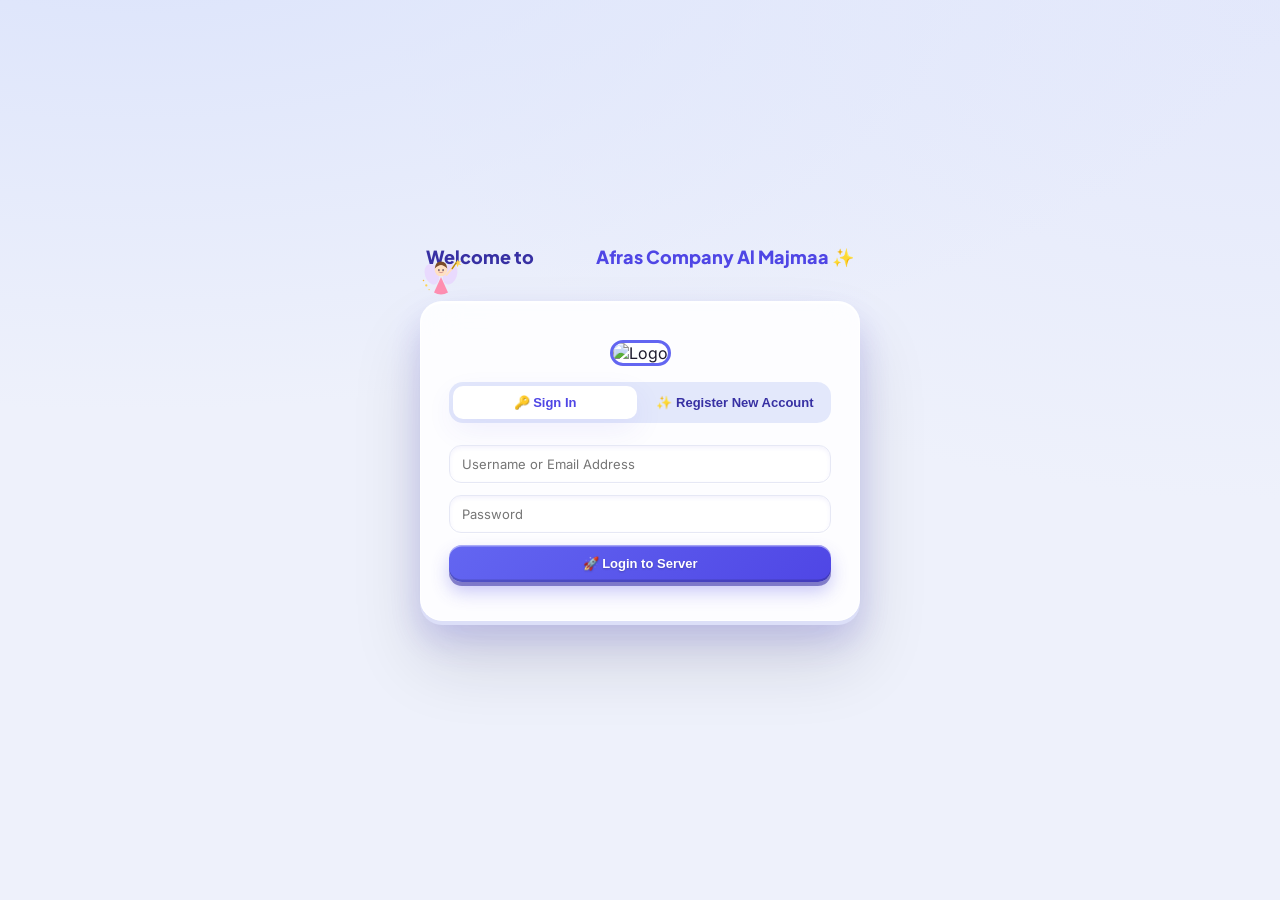
==== commit f8d22b60: "Add files via upload" ====
--- a/index.html
+++ b/index.html
@@ -4,7 +4,7 @@
     <meta charset="UTF-8">
     <meta name="viewport" content="width=device-width, initial-scale=1.0">
     <title>Al Majmaa HR Portal - Central Admin Platform</title>
-    <link href="https://fonts.googleapis.com/css2?family=Plus+Jakarta+Sans:wght@400;500;600;700;800;900&family=Inter:wght@400;500;600;700&display=swap" rel="stylesheet">
+    <link href="https://fonts.googleapis.com/css2?family=Plus+Jakarta+Sans:wght@400;500;600;700;800;900&family=Inter:wght@400;500;600;700&family=IBM+Plex+Mono:wght@500;600;700&display=swap" rel="stylesheet">
     <script src="https://cdn.jsdelivr.net/npm/xlsx@0.18.5/dist/xlsx.full.min.js"></script>
     <script src="https://cdnjs.cloudflare.com/ajax/libs/qrcodejs/1.0.0/qrcode.min.js"></script>
 
@@ -430,6 +430,104 @@
         }
         .task-alert { box-shadow: inset 0 1.5px 0 rgba(255,255,255,.7), 0 3px 8px rgba(30,27,46,.12); }
 
+        /* ================= ABSENTS MODULE ================= */
+        .absent-modal-wrap {
+            width: 100%; max-width: 1180px; max-height: 92vh; overflow-y: auto;
+            border-radius: var(--radius-lg); position: relative; animation: popIn .25s ease-out;
+            box-shadow: 0 34px 80px rgba(30,27,46,.5), inset 0 1.5px 0 rgba(255,255,255,.95);
+        }
+        .absent-modal-wrap.card-box { margin-bottom: 0; }
+
+        .absent-head {
+            display: flex; align-items: center; gap: 16px; flex-wrap: wrap;
+            background: linear-gradient(135deg, #1b1830 0%, #2b2450 45%, #3b2f6e 100%);
+            border-radius: 18px; padding: 18px 22px; margin-bottom: 18px; color: #fff;
+            box-shadow: inset 0 1.5px 0 rgba(255,255,255,.18), inset 0 -3px 0 rgba(0,0,0,.30),
+                        0 5px 0 #17142a, 0 18px 34px rgba(27,24,48,.45);
+        }
+        .absent-head h2 { font-size: 21px; font-weight: 900; letter-spacing: .5px; text-shadow: 0 2px 6px rgba(0,0,0,.5); }
+        .absent-head p { font-size: 11.5px; opacity: .72; font-weight: 600; margin-top: 3px; }
+        .absent-head .spacer { flex: 1; }
+
+        .led {
+            font-family: 'IBM Plex Mono', ui-monospace, monospace;
+            background: linear-gradient(180deg, #0d0b18, #16122b);
+            border: 1px solid rgba(255,255,255,.14); border-radius: 13px;
+            padding: 9px 16px; text-align: center; min-width: 96px;
+            box-shadow: inset 0 3px 10px rgba(0,0,0,.65), 0 3px 0 rgba(0,0,0,.35);
+        }
+        .led .num { font-size: 23px; font-weight: 700; line-height: 1.1; letter-spacing: 1px; font-variant-numeric: tabular-nums; }
+        .led .lbl { font-size: 8.5px; text-transform: uppercase; letter-spacing: .14em; opacity: .62; margin-top: 3px; font-weight: 600; }
+        .led.cyan  .num { color: #4fd1e5; text-shadow: 0 0 9px rgba(79,209,229,.65); }
+        .led.amber .num { color: #f8c352; text-shadow: 0 0 9px rgba(248,195,82,.6); }
+        .led.green .num { color: #52e0a4; text-shadow: 0 0 9px rgba(82,224,164,.6); }
+
+        .absent-form-card {
+            background: linear-gradient(165deg, #ffffff, #f2f4ff);
+            border: 1px solid var(--line); border-radius: 18px; padding: 18px; margin-bottom: 16px;
+            box-shadow: inset 0 1.5px 0 rgba(255,255,255,.95), 0 3px 0 #dfe3f8, 0 12px 26px rgba(79,70,229,.13);
+        }
+        .absent-form-card h3 { font-size: 14px; margin-bottom: 13px; color: var(--primary-dark); letter-spacing: .3px; }
+        .lookup-ok    { border-color: var(--green) !important; background: #f0fdf7 !important; }
+        .lookup-bad   { border-color: var(--red) !important;   background: #fff5f6 !important; }
+        input.locked  { background: #f1f3fc; color: var(--primary-dark); font-weight: 700; cursor: not-allowed; }
+        .days-chip {
+            font-family: 'IBM Plex Mono', ui-monospace, monospace;
+            background: linear-gradient(180deg, #0d0b18, #16122b); color: #f8c352;
+            border-radius: 12px; padding: 10px 12px; text-align: center; font-size: 19px; font-weight: 700;
+            border: 1px solid rgba(255,255,255,.12); letter-spacing: 1px;
+            box-shadow: inset 0 3px 9px rgba(0,0,0,.6); font-variant-numeric: tabular-nums;
+        }
+
+        .month-strip { display: flex; gap: 9px; overflow-x: auto; padding: 2px 2px 8px; margin-bottom: 14px; }
+        .month-chip {
+            flex: none; cursor: pointer; border-radius: 14px; padding: 9px 15px; min-width: 112px;
+            border: 1.5px solid var(--line); background: linear-gradient(165deg, #ffffff, #eff1fd);
+            box-shadow: inset 0 1.5px 0 rgba(255,255,255,.95), 0 2.5px 0 #dfe3f8, 0 7px 14px rgba(79,70,229,.12);
+            transition: transform .18s ease;
+        }
+        .month-chip:hover { transform: translateY(-2px); }
+        .month-chip .m-name { font-size: 11.5px; font-weight: 800; color: var(--primary-dark); }
+        .month-chip .m-val {
+            font-family: 'IBM Plex Mono', ui-monospace, monospace;
+            font-size: 16px; font-weight: 700; color: var(--violet); margin-top: 2px; font-variant-numeric: tabular-nums;
+        }
+        .month-chip .m-sub { font-size: 9px; color: var(--muted); font-weight: 700; text-transform: uppercase; letter-spacing: .06em; }
+        .month-chip.active {
+            background: linear-gradient(135deg, var(--primary-light), var(--primary)); border-color: transparent;
+            box-shadow: inset 0 1.5px 0 rgba(255,255,255,.4), inset 0 -2px 0 rgba(0,0,0,.16), 0 4px 0 rgba(55,48,163,.5), 0 10px 18px rgba(79,70,229,.28);
+        }
+        .month-chip.active .m-name, .month-chip.active .m-val, .month-chip.active .m-sub { color: #fff; }
+
+        #absent-table { min-width: 940px; }
+        #absent-table td.mono, #absent-table td .mono {
+            font-family: 'IBM Plex Mono', ui-monospace, monospace; font-variant-numeric: tabular-nums; font-weight: 600;
+        }
+        #absent-table tbody tr.locked-row td { background: transparent; }
+        .sr-cell {
+            font-family: 'IBM Plex Mono', ui-monospace, monospace; font-weight: 700; color: var(--muted);
+            font-variant-numeric: tabular-nums;
+        }
+        .days-badge {
+            font-family: 'IBM Plex Mono', ui-monospace, monospace; font-weight: 700; font-variant-numeric: tabular-nums;
+            display: inline-block; padding: 4px 11px; border-radius: 8px; font-size: 12.5px;
+            background: linear-gradient(180deg, #16122b, #241d45); color: #f8c352;
+            box-shadow: inset 0 2px 5px rgba(0,0,0,.55);
+        }
+        .days-badge.ongoing { color: #4fd1e5; }
+        #absent-table tfoot td {
+            background: linear-gradient(180deg, #f6f7ff, #e7eafb); font-weight: 900; color: var(--ink);
+            border-top: 2px solid var(--line); position: sticky; bottom: 0;
+        }
+        .absent-empty { border: 1.5px dashed var(--line); border-radius: 14px; padding: 32px; text-align: center; color: var(--muted); font-size: 13px; font-weight: 600; }
+
+        @media (max-width: 640px) {
+            .absent-head { padding: 14px; gap: 10px; }
+            .absent-head h2 { font-size: 17px; }
+            .led { min-width: 78px; padding: 7px 11px; }
+            .led .num { font-size: 18px; }
+        }
+
         /* ---- Task modal shell ---- */
         .task-modal-wrap {
             width: 100%; max-width: 900px; max-height: 90vh; overflow-y: auto;
@@ -498,7 +596,7 @@
                 <circle cx="13" cy="48" r="1" fill="#FFD34D" class="sparkle-dot" style="animation-delay:.6s;"/>
             </svg>
         </div>
-        <span class="welcome-text right">Ashkoi World ✨</span>
+        <span class="welcome-text right">Afras Company Al Majmaa ✨</span>
     </div>
     <div class="login-card">
         <img id="login-logo-preview" src="https://cdn-icons-png.flaticon.com/512/3135/3135715.png" class="logo-preview" alt="Logo">
@@ -531,6 +629,7 @@
         <div style="display: flex; gap: 8px; flex-wrap: wrap; align-items: center; justify-content: center;">
             <button id="btn-order-ledger" class="btn-stylish btn-warning">📦 Order Ledger</button>
             <button id="btn-desig-modal" class="btn-stylish btn-purple">📊 Designation Breakdown</button>
+            <button id="btn-absents" class="btn-stylish btn-danger">📋 Absents <span id="absent-badge-count" class="badge badge-warning hidden" style="margin-left:2px;">0</span></button>
             <button id="btn-jump-tasks" class="btn-stylish hidden" data-admin-only="true">🐰 My Tasks <span id="task-badge-count" class="badge badge-critical hidden" style="margin-left:2px;">0</span></button>
             <div class="customization-panel" data-guest-hide="true">
                 <span>📂 Excel:</span>
@@ -816,6 +915,22 @@
                 <label style="color: var(--primary);">SCFHS Card <button type="button" class="btn-clear-file" data-clear-key="scfhsPic" data-clear-input="scfhsPicInput" title="Remove attachment">✖</button></label>
                 <input type="file" id="scfhsPicInput" accept="image/*,application/pdf,.pdf" data-key="scfhsPic">
             </div>
+            <div id="vacation-start-box" class="field-group hidden">
+                <label style="color: var(--amber);">Vacation Start Date</label>
+                <div class="date-input-wrap">
+                    <input type="text" id="vacationStart" placeholder="YYYY-MM-DD" autocomplete="off">
+                    <span class="date-picker-trigger">📅</span>
+                    <input type="date" class="hidden-date-picker" data-sync="vacationStart">
+                </div>
+            </div>
+            <div id="vacation-return-box" class="field-group hidden">
+                <label style="color: var(--amber);">Expected Return Date</label>
+                <div class="date-input-wrap">
+                    <input type="text" id="vacationReturn" placeholder="YYYY-MM-DD" autocomplete="off">
+                    <span class="date-picker-trigger">📅</span>
+                    <input type="date" class="hidden-date-picker" data-sync="vacationReturn">
+                </div>
+            </div>
             <div class="field-group">
                 <label style="color: var(--primary);">Baladiya / Health Card <button type="button" class="btn-clear-file" data-clear-key="baladiyaPic" data-clear-input="baladiyaPicInput" title="Remove attachment">✖</button></label>
                 <input type="file" id="baladiyaPicInput" accept="image/*,application/pdf,.pdf" data-key="baladiyaPic">
@@ -898,6 +1013,101 @@
     <div class="footer-credits"><span>💻 Created by <b>Muhammad Fawad Ali</b></span></div>
 </div>
 
+<div id="absents-modal" class="modal" style="z-index: 1060;">
+    <div class="card-box absent-modal-wrap">
+        <button class="close-popup-btn" id="btn-close-absents">&times;</button>
+
+        <div class="absent-head">
+            <div>
+                <h2>📋 ABSENCE REGISTER</h2>
+                <p>Afras Company Al Majmaa &mdash; monthly attendance record</p>
+            </div>
+            <div class="spacer"></div>
+            <div class="led cyan"><div class="num" id="led-records">0</div><div class="lbl">Records</div></div>
+            <div class="led amber"><div class="num" id="led-days">0</div><div class="lbl">Absent Days</div></div>
+            <div class="led green"><div class="num" id="led-staff">0</div><div class="lbl">Employees</div></div>
+        </div>
+
+        <div class="absent-form-card" id="absent-form-card" data-guest-hide="true">
+            <h3 id="absent-form-title">➕ Record a new absence</h3>
+            <form id="absent-form" class="form-grid" autocomplete="off">
+                <input type="hidden" id="absent-edit-id" value="">
+                <div class="field-group">
+                    <label>Employee ID *</label>
+                    <input type="text" id="ab-id" placeholder="Type ID, name fills in" autocomplete="off" required>
+                </div>
+                <div class="field-group">
+                    <label>Name (auto)</label>
+                    <input type="text" id="ab-name" class="locked" placeholder="—" readonly tabindex="-1">
+                </div>
+                <div class="field-group">
+                    <label>Mobile (auto)</label>
+                    <input type="text" id="ab-mobile" class="locked" placeholder="—" readonly tabindex="-1">
+                </div>
+                <div class="field-group">
+                    <label>Absent Date *</label>
+                    <div class="date-input-wrap">
+                        <input type="text" id="ab-absent" placeholder="YYYY-MM-DD" autocomplete="off">
+                        <span class="date-picker-trigger">📅</span>
+                        <input type="date" class="hidden-date-picker" data-sync="ab-absent">
+                    </div>
+                </div>
+                <div class="field-group">
+                    <label>Return to Work Date</label>
+                    <div class="date-input-wrap">
+                        <input type="text" id="ab-return" placeholder="Blank = still absent" autocomplete="off">
+                        <span class="date-picker-trigger">📅</span>
+                        <input type="date" class="hidden-date-picker" data-sync="ab-return">
+                    </div>
+                </div>
+                <div class="field-group">
+                    <label>Absent Days (auto)</label>
+                    <div class="days-chip" id="ab-days-preview">0</div>
+                </div>
+                <div style="grid-column: 1 / -1; display:flex; gap:10px; flex-wrap:wrap;">
+                    <button type="submit" id="absent-save-btn" class="btn-stylish btn-success" style="flex:1; min-width:200px;">💾 Save to Register</button>
+                    <button type="button" id="absent-cancel-btn" class="btn-stylish btn-muted" style="width:auto;">↺ Clear</button>
+                </div>
+            </form>
+        </div>
+
+        <div class="month-strip" id="absent-month-strip"></div>
+
+        <div style="display:flex; justify-content:space-between; align-items:center; margin-bottom:12px; flex-wrap:wrap; gap:10px;">
+            <h3 style="font-size:14px; color:var(--primary-dark);" id="absent-table-heading">🗂️ All months</h3>
+            <div style="display:flex; gap:8px; align-items:center; flex-wrap:wrap;">
+                <input type="text" id="absent-search" placeholder="🔍 Search ID or name..." style="width:auto; min-width:200px;">
+                <button type="button" id="btn-absent-csv" class="btn-stylish btn-warning" style="padding:8px 14px; font-size:11px; width:auto;">📥 Export CSV</button>
+            </div>
+        </div>
+
+        <div class="table-container" style="max-height:52vh;">
+            <table id="absent-table">
+                <thead>
+                    <tr>
+                        <th style="width:52px;">Sr #</th>
+                        <th>ID Num</th>
+                        <th>Name</th>
+                        <th>Absent Date</th>
+                        <th>Return to Work</th>
+                        <th>Mobile Num</th>
+                        <th>Absent Days</th>
+                        <th style="width:90px;">Edit</th>
+                    </tr>
+                </thead>
+                <tbody id="absent-table-body"></tbody>
+                <tfoot>
+                    <tr>
+                        <td colspan="6" style="text-align:right;">TOTAL ABSENT DAYS</td>
+                        <td id="absent-total-cell" class="mono">0</td>
+                        <td></td>
+                    </tr>
+                </tfoot>
+            </table>
+        </div>
+    </div>
+</div>
+
 <div id="detail-modal" class="modal">
     <div class="detail-card-wrap">
         <button class="close-popup-btn" id="btn-close-detail">&times;</button>
@@ -924,6 +1134,7 @@
                 <div class="detail-item"><span>Salary & Bank</span><p id="pop-salary">-</p></div>
                 <div class="detail-item"><span>Start Working Date</span><p id="pop-start-date">-</p></div>
                 <div class="detail-item"><span>Last Working Date</span><p id="pop-last-date">-</p></div>
+                <div class="detail-item" id="pop-vacation-box" style="grid-column: span 2;"><span>Vacation Start / Return</span><p id="pop-vacation">-</p></div>
                 <div class="detail-item" style="grid-column: span 2;"><span>Reason for Leaving</span><p id="pop-reason">-</p></div>
                 <div class="detail-item"><span>Iqama Details</span><p id="pop-iqama">-</p></div>
                 <div class="detail-item"><span>Passport Details</span><p id="pop-passport">-</p></div>
@@ -1102,6 +1313,7 @@
         window.isAdminUser = false;
         document.getElementById('header-project-title').innerText = "MAIN SERVER HR PORTAL (GUEST — READ-ONLY)";
         listenToEmployeesCollection();
+        listenToAbsentsCollection();
         showDashboard();
     }
 
@@ -1117,6 +1329,7 @@
             window.tenantProjectName = userDoc.exists() ? (userDoc.data().projectName || user.email) : user.email.split('@')[0];
             document.getElementById('header-project-title').innerText = "MAIN SERVER HR PORTAL";
             listenToEmployeesCollection();
+            listenToAbsentsCollection();
             showDashboard();
         } else if (localStorage.getItem('al_majmaa_admin_session') !== 'true' && localStorage.getItem('al_majmaa_guest_session') !== 'true') {
             document.getElementById('app-container').style.display = 'none';
@@ -1147,6 +1360,53 @@
         });
     }
 
+    /* ============ ABSENCE REGISTER — Firestore sync ============ */
+    // Kept in its own collection so every month's register is stored as its
+    // own set of documents and survives page reloads on any device.
+    let absentsUnsubscribe = null;
+    window.absents = [];
+
+    function listenToAbsentsCollection() {
+        if (absentsUnsubscribe) absentsUnsubscribe();
+        absentsUnsubscribe = onSnapshot(collection(db, "absents_v1"), (snapshot) => {
+            window.absents = [];
+            snapshot.forEach(d => window.absents.push({ absentId: d.id, ...d.data() }));
+            window.renderAbsents();
+        }, (err) => {
+            showToast('⚠️ Absence sync error: ' + err.message, 'error');
+        });
+    }
+    function stopAbsentsListener() {
+        if (absentsUnsubscribe) { absentsUnsubscribe(); absentsUnsubscribe = null; }
+        window.absents = [];
+    }
+
+    window.saveAbsentRecord = async function (payload, editId) {
+        if (window.isGuestUser) { showToast("👀 Guest access is read-only.", 'error'); return false; }
+        try {
+            if (editId) {
+                await updateDoc(doc(db, "absents_v1", editId), payload);
+                showToast("✅ Absence record updated.", 'success');
+            } else {
+                await addDoc(collection(db, "absents_v1"), payload);
+                showToast("✅ Absence saved to the register.", 'success');
+            }
+            return true;
+        } catch (e) {
+            showToast("❌ Could not save: " + e.message, 'error');
+            return false;
+        }
+    };
+
+    window.removeAbsentRecord = async function (absentId) {
+        if (window.isGuestUser) return showToast("👀 Guest access is read-only.", 'error');
+        if (!confirm("Delete this absence record permanently?")) return;
+        try {
+            await deleteDoc(doc(db, "absents_v1", absentId));
+            showToast("🗑️ Record deleted.", 'success');
+        } catch (e) { showToast("❌ " + e.message, 'error'); }
+    };
+
     /* ============ ADMIN TASK BOARD — Firestore sync ============ */
     function listenToTasksCollection() {
         if (!window.isAdminUser) return;
@@ -1219,7 +1479,13 @@
         const inputUser = document.getElementById('login-email').value.trim();
         const inputPass = document.getElementById('login-pass').value.trim();
 
+        if (window.isLoginLocked && window.isLoginLocked()) {
+            showToast(\"🔒 Too many failed attempts. Please wait a moment and try again.", 'error');
+            return;
+        }
+
         if ((inputUser.toLowerCase() === "admin") && inputPass === "Almajmaa123") {
+            window.clearLoginAttempts && window.clearLoginAttempts();
             localStorage.setItem('al_majmaa_admin_session', 'true');
             localStorage.removeItem('al_majmaa_guest_session');
             window.currentTenantUser = { uid: "master_admin_id", email: "admin@almajmaa.com" };
@@ -1228,12 +1494,15 @@
             window.isAdminUser = true;
             document.getElementById('header-project-title').innerText = "MAIN SERVER HR PORTAL (ADMIN)";
             listenToEmployeesCollection();
+            listenToAbsentsCollection();
             listenToTasksCollection();
             showDashboard();
+            window.startSessionWatch && window.startSessionWatch();
             showToast("🎉 Welcome Admin! Server login successful.", 'success');
             return;
         }
         if ((inputUser.toLowerCase() === "guest") && inputPass === "Guest123") {
+            window.clearLoginAttempts && window.clearLoginAttempts();
             localStorage.setItem('al_majmaa_guest_session', 'true');
             localStorage.removeItem('al_majmaa_admin_session');
             window.currentTenantUser = { uid: "guest_viewer_id", email: "guest@almajmaa.com" };
@@ -1243,13 +1512,18 @@
             stopTasksListener();
             document.getElementById('header-project-title').innerText = "MAIN SERVER HR PORTAL (GUEST — READ-ONLY)";
             listenToEmployeesCollection();
+            listenToAbsentsCollection();
             showDashboard();
+            window.startSessionWatch && window.startSessionWatch();
             showToast("👋 Welcome Guest! You have read-only, view & download access.", 'success');
             return;
         }
         try {
             await signInWithEmailAndPassword(auth, inputUser, inputPass);
+            window.clearLoginAttempts && window.clearLoginAttempts();
+            window.startSessionWatch && window.startSessionWatch();
         } catch (err) {
+            window.registerFailedLogin && window.registerFailedLogin();
             showToast("❌ Login Failed: Invalid Credentials!", 'error');
         }
     };
@@ -1261,6 +1535,8 @@
         window.isGuestUser = false;
         window.isAdminUser = false;
         stopTasksListener();
+        stopAbsentsListener();
+        window.stopSessionWatch && window.stopSessionWatch();
         signOut(auth).catch(() => {});
         document.getElementById('app-container').style.display = 'none';
         document.getElementById('login-container').style.display = 'flex';
@@ -1299,9 +1575,21 @@
 
         const editDocId = document.getElementById('edit-doc-id').value;
         const empIdVal = document.getElementById('empId').value.trim();
-
-        const duplicate = window.employees.find(emp => normalizeId(emp.id) === normalizeId(empIdVal) && emp.firestoreId !== editDocId);
-        if (duplicate) return showToast(`⚠️ Employee with ID (${empIdVal}) already exists! Duplicate entry prohibited.`, 'error');
+        const iqamaVal = document.getElementById('iqama').value.trim();
+        const mobileVal = document.getElementById('mobile').value.trim();
+
+        const duplicateEmpId = window.employees.find(emp => normalizeId(emp.id) === normalizeId(empIdVal) && emp.firestoreId !== editDocId);
+        if (duplicateEmpId) return showToast(`⚠️ Employee with ID (${empIdVal}) already exists! Duplicate entry prohibited.`, 'error');
+
+        if (iqamaVal) {
+            const duplicateIqama = window.employees.find(emp => emp.iqama && normalizeId(emp.iqama) === normalizeId(iqamaVal) && emp.firestoreId !== editDocId);
+            if (duplicateIqama) return showToast(`⚠️ Iqama Number (${iqamaVal}) is already registered for "${duplicateIqama.name}"! Duplicate entry prohibited.`, 'error');
+        }
+
+        if (mobileVal) {
+            const duplicateMobile = window.employees.find(emp => emp.mobile && normalizeId(emp.mobile) === normalizeId(mobileVal) && emp.firestoreId !== editDocId);
+            if (duplicateMobile) return showToast(`⚠️ Mobile Number (${mobileVal}) is already registered for "${duplicateMobile.name}"! Duplicate entry prohibited.`, 'error');
+        }
 
         const defaultAvatar = "https://cdn-icons-png.flaticon.com/512/847/847969.png";
         let finalNationality = document.getElementById('nationality').value;
@@ -1312,12 +1600,14 @@
         let existingEmp = window.employees.find(emp => emp.firestoreId === editDocId) || {};
         const uploadTime = existingEmp.uploadedAt || getCurrentFormattedDateTime();
 
+        const statusVal = document.getElementById('empStatus').value || 'Active';
+
         const newEmp = {
             creatorUid: window.currentTenantUser.uid,
             creatorEmail: window.currentTenantUser.email,
             projectName: window.tenantProjectName,
             uploadedAt: uploadTime,
-            status: document.getElementById('empStatus').value || 'Active',
+            status: statusVal,
             photo: window.currentFiles.photo || defaultAvatar,
             iqamaPic: window.currentFiles.iqamaPic || "",
             passportPic: window.currentFiles.passportPic || "",
@@ -1329,14 +1619,16 @@
             nationality: finalNationality || 'N/A',
             designation: finalDesignation || 'N/A',
             project: document.getElementById('project').value || 'N/A',
-            mobile: document.getElementById('mobile').value || 'N/A',
+            mobile: mobileVal || 'N/A',
             startDate: formatDateStandard(document.getElementById('startDate').value),
             lastDate: formatDateStandard(document.getElementById('lastDate').value),
             leavingReason: document.getElementById('leavingReason').value || '',
-            iqama: document.getElementById('iqama').value || 'N/A',
+            iqama: iqamaVal || 'N/A',
             iqamaExp: formatDateStandard(document.getElementById('iqamaExpiry').value),
             passport: document.getElementById('passport').value || 'N/A',
             scfhsExp: formatDateStandard(document.getElementById('scfhsExpiry').value),
+            vacationStart: statusVal === 'On Leave' ? formatDateStandard(document.getElementById('vacationStart').value) : '',
+            vacationReturn: statusVal === 'On Leave' ? formatDateStandard(document.getElementById('vacationReturn').value) : '',
             salary: parseFloat(document.getElementById('salary').value) || 0,
             bank: document.getElementById('bank').value || 'N/A'
         };
@@ -1470,6 +1762,8 @@
                         iqamaExp: formatDateStandard(row["Iqama Expiry"] || row["IqamaExp"] || existingEmp?.iqamaExp || ""),
                         passport: String(row["Passport"] || row["Passport Number"] || existingEmp?.passport || ""),
                         scfhsExp: formatDateStandard(row["SCFHS Expiry"] || row["SCFHS"] || existingEmp?.scfhsExp || ""),
+                        vacationStart: formatDateStandard(row["Vacation Start"] || existingEmp?.vacationStart || ""),
+                        vacationReturn: formatDateStandard(row["Vacation Return"] || existingEmp?.vacationReturn || ""),
                         salary: parseFloat(row["Salary"]) || existingEmp?.salary || 0,
                         bank: String(row["Bank"] || row["Bank Name"] || existingEmp?.bank || "N/A")
                     };
@@ -1499,7 +1793,54 @@
     let currentPillFilter = 'all';
     let lastFocusedFileInput = null;
     let taskFilter = 'pending';
+    let absentFilterMonth = 'ALL';
     window.activeDesignationFilter = null;
+
+    /* ================= SECURITY: login lockout + inactivity auto-logout ================= */
+    const LOGIN_LOCK_KEY = 'al_majmaa_login_attempts';
+    const LOGIN_MAX_ATTEMPTS = 5;
+    const LOGIN_LOCK_MS = 2 * 60 * 1000;      // 2 minutes lock after 5 bad tries
+    const SESSION_IDLE_MS = 20 * 60 * 1000;   // auto-logout after 20 minutes idle
+    let idleTimer = null;
+
+    function readLoginAttempts() {
+        try { return JSON.parse(localStorage.getItem(LOGIN_LOCK_KEY) || '{"count":0,"lockUntil":0}'); }
+        catch (e) { return { count: 0, lockUntil: 0 }; }
+    }
+    window.isLoginLocked = function () {
+        const st = readLoginAttempts();
+        return st.lockUntil && Date.now() < st.lockUntil;
+    };
+    window.registerFailedLogin = function () {
+        const st = readLoginAttempts();
+        const count = (st.count || 0) + 1;
+        const lockUntil = count >= LOGIN_MAX_ATTEMPTS ? Date.now() + LOGIN_LOCK_MS : 0;
+        localStorage.setItem(LOGIN_LOCK_KEY, JSON.stringify({ count: lockUntil ? 0 : count, lockUntil }));
+        if (lockUntil) showToast('🔒 Too many failed login attempts. Locked for 2 minutes.', 'error');
+    };
+    window.clearLoginAttempts = function () {
+        localStorage.setItem(LOGIN_LOCK_KEY, JSON.stringify({ count: 0, lockUntil: 0 }));
+    };
+
+    window.startSessionWatch = function () {
+        window.stopSessionWatch();
+        const resetIdle = () => {
+            clearTimeout(idleTimer);
+            idleTimer = setTimeout(() => {
+                showToast('⏱️ Session expired due to inactivity. Please log in again.', 'error');
+                window.handleLogout();
+            }, SESSION_IDLE_MS);
+        };
+        ['click', 'keydown', 'mousemove', 'touchstart'].forEach(evt => document.addEventListener(evt, resetIdle));
+        resetIdle();
+        window._idleResetFn = resetIdle;
+    };
+    window.stopSessionWatch = function () {
+        clearTimeout(idleTimer);
+        if (window._idleResetFn) {
+            ['click', 'keydown', 'mousemove', 'touchstart'].forEach(evt => document.removeEventListener(evt, window._idleResetFn));
+        }
+    };
 
     window.onload = function () {
         loadSavedCustomizations();
@@ -1507,7 +1848,9 @@
         bindStaticEvents();
         updateGreeting();
         // Greeting and overdue counts stay correct if the tab is left open all day.
-        setInterval(() => { updateGreeting(); window.renderTasks(); }, 60000);
+        setInterval(() => { updateGreeting(); window.renderTasks(); window.renderAbsents(); }, 60000);
+        // If a session was already restored from localStorage on load, start the idle watch too.
+        if (window.currentTenantUser) window.startSessionWatch();
     };
 
     function bindStaticEvents() {
@@ -1544,6 +1887,7 @@
         document.getElementById('btn-new-employee').addEventListener('click', resetFormState);
         document.getElementById('nationality').addEventListener('change', handleNationalityChange);
         document.getElementById('designation').addEventListener('change', handleDesignationChange);
+        document.getElementById('empStatus').addEventListener('change', handleStatusChange);
 
         document.querySelectorAll('.btn-clear-file').forEach(btn => {
             btn.addEventListener('click', () => clearSelectedFile(btn.dataset.clearKey, btn.dataset.clearInput));
@@ -1572,6 +1916,29 @@
         document.getElementById('btn-close-idcard').addEventListener('click', closeModal);
         document.getElementById('btn-print-card').addEventListener('click', () => window.print());
         document.getElementById('btn-close-docviewer').addEventListener('click', closeDocViewer);
+
+        /* ---- Absence register events ---- */
+        document.getElementById('btn-absents').addEventListener('click', openAbsentsPanel);
+        document.getElementById('btn-close-absents').addEventListener('click', closeAbsentsPanel);
+        document.getElementById('absent-form').addEventListener('submit', submitAbsentForm);
+        document.getElementById('absent-cancel-btn').addEventListener('click', resetAbsentForm);
+        document.getElementById('ab-id').addEventListener('input', absentLookupById);
+        document.getElementById('ab-absent').addEventListener('input', updateAbsentDaysPreview);
+        document.getElementById('ab-return').addEventListener('input', updateAbsentDaysPreview);
+        document.getElementById('absent-search').addEventListener('keyup', () => window.renderAbsents());
+        document.getElementById('btn-absent-csv').addEventListener('click', exportAbsentsCSV);
+        document.getElementById('absent-month-strip').addEventListener('click', e => {
+            const chip = e.target.closest('[data-month]');
+            if (!chip) return;
+            absentFilterMonth = chip.dataset.month;
+            window.renderAbsents();
+        });
+        document.getElementById('absent-table-body').addEventListener('click', e => {
+            const t = e.target.closest('[data-absent-action]');
+            if (!t) return;
+            if (t.dataset.absentAction === 'edit') loadAbsentIntoForm(t.dataset.absentId);
+            else if (t.dataset.absentAction === 'delete') window.removeAbsentRecord(t.dataset.absentId);
+        });
 
         /* ---- Task board events ---- */
         document.getElementById('task-form').addEventListener('submit', submitTaskForm);
@@ -1627,10 +1994,11 @@
             if (event.target === document.getElementById('doc-viewer-modal')) closeDocViewer();
             if (event.target === document.getElementById('desig-modal')) closeDesignationModal();
             if (event.target === document.getElementById('tasks-modal')) closeTasksPanel();
+            if (event.target === document.getElementById('absents-modal')) closeAbsentsPanel();
         });
 
         document.addEventListener('keydown', e => {
-            if (e.key === 'Escape') closeTasksPanel();
+            if (e.key === 'Escape') { closeTasksPanel(); closeAbsentsPanel(); }
         });
     }
 
@@ -1648,6 +2016,7 @@
         updateGreeting();
         renderData();
         window.renderTasks();
+        window.renderAbsents();
     }
 
     function applyRoleRestrictions() {
@@ -1848,6 +2217,268 @@
         }).join('');
     };
 
+    /* ================= ABSENCE REGISTER UI ================= */
+    function openAbsentsPanel() {
+        resetAbsentForm();
+        window.renderAbsents();
+        document.getElementById('absents-modal').style.display = 'flex';
+    }
+    function closeAbsentsPanel() {
+        document.getElementById('absents-modal').style.display = 'none';
+        resetAbsentForm();
+    }
+
+    function monthKeyOf(dateStr) { return dateStr ? String(dateStr).slice(0, 7) : ''; }
+    function monthLabel(key) {
+        if (!key) return 'No date';
+        const [y, m] = key.split('-');
+        return new Date(Number(y), Number(m) - 1, 1).toLocaleDateString('en-GB', { month: 'short', year: 'numeric' });
+    }
+
+    // Absent days = every day from the absent date up to (not including) the
+    // day the employee came back. A blank return date means still absent, so
+    // the count runs to today and is shown as "ongoing".
+    function absentDaysOf(absentDate, returnDate) {
+        if (!absentDate) return { days: 0, ongoing: false, valid: false };
+        const start = new Date(absentDate + "T00:00:00");
+        if (isNaN(start.getTime())) return { days: 0, ongoing: false, valid: false };
+        if (!returnDate) {
+            const diff = Math.floor((todayMidnight() - start) / 86400000) + 1;
+            return { days: Math.max(diff, 1), ongoing: true, valid: true };
+        }
+        const end = new Date(returnDate + "T00:00:00");
+        if (isNaN(end.getTime())) return { days: 0, ongoing: false, valid: false };
+        const diff = Math.round((end - start) / 86400000);
+        return { days: diff, ongoing: false, valid: diff > 0 };
+    }
+
+    function updateAbsentDaysPreview() {
+        const a = formatDateStandard(document.getElementById('ab-absent').value);
+        const r = formatDateStandard(document.getElementById('ab-return').value);
+        const el = document.getElementById('ab-days-preview');
+        const res = absentDaysOf(a, r);
+        if (!a) { el.innerText = '0'; el.style.color = '#f8c352'; return; }
+        if (!res.valid) { el.innerText = '!'; el.style.color = '#ff7a8a'; return; }
+        el.innerText = res.days + (res.ongoing ? '*' : '');
+        el.style.color = res.ongoing ? '#4fd1e5' : '#f8c352';
+    }
+
+    // Typing an ID pulls the name and mobile straight from the employee
+    // directory, so those two columns can never drift from the master record.
+    function absentLookupById() {
+        const input = document.getElementById('ab-id');
+        const raw = input.value.trim();
+        const nameEl = document.getElementById('ab-name');
+        const mobEl = document.getElementById('ab-mobile');
+        input.classList.remove('lookup-ok', 'lookup-bad');
+        if (!raw) { nameEl.value = ''; mobEl.value = ''; return null; }
+        const emp = (window.employees || []).find(e => normalizeId(e.id) === normalizeId(raw));
+        if (emp) {
+            nameEl.value = emp.name || '';
+            mobEl.value = emp.mobile || '';
+            input.classList.add('lookup-ok');
+            return emp;
+        }
+        nameEl.value = '';
+        mobEl.value = '';
+        input.classList.add('lookup-bad');
+        return null;
+    }
+
+    async function submitAbsentForm(e) {
+        e.preventDefault();
+        if (window.isGuestUser) return showToast("👀 Guest access is read-only.", 'error');
+
+        const editId = document.getElementById('absent-edit-id').value;
+        const idVal = document.getElementById('ab-id').value.trim();
+        const absentDate = formatDateStandard(document.getElementById('ab-absent').value);
+        const returnDate = formatDateStandard(document.getElementById('ab-return').value);
+
+        if (!idVal) return showToast("⚠️ Please enter the Employee ID first.", 'error');
+
+        const emp = (window.employees || []).find(x => normalizeId(x.id) === normalizeId(idVal));
+        if (!emp) return showToast(`⚠️ No employee found with ID (${idVal}). Check the Employee Directory.`, 'error');
+        if (!absentDate) return showToast("⚠️ Please enter the absent date.", 'error');
+
+        const res = absentDaysOf(absentDate, returnDate);
+        if (!res.valid) return showToast("⚠️ Return date must be later than the absent date.", 'error');
+
+        const others = (window.absents || []).filter(a => a.absentId !== editId);
+
+        // Same ID already logged for this exact date.
+        const dupId = others.find(a => normalizeId(a.empId) === normalizeId(idVal) && a.absentDate === absentDate);
+        if (dupId) return showToast(`⚠️ ID (${idVal}) is already recorded absent on ${absentDate}. Duplicate entry prohibited.`, 'error');
+
+        // Same person's name already logged for this date, even under another ID.
+        const dupName = others.find(a => (a.name || '').trim().toLowerCase() === (emp.name || '').trim().toLowerCase() && a.absentDate === absentDate);
+        if (dupName) return showToast(`⚠️ "${emp.name}" is already recorded absent on ${absentDate} (ID ${dupName.empId}). Duplicate entry prohibited.`, 'error');
+
+        // Overlapping absence period for the same employee.
+        const newStart = new Date(absentDate + "T00:00:00").getTime();
+        const newEnd = returnDate ? new Date(returnDate + "T00:00:00").getTime() : newStart + res.days * 86400000;
+        const overlap = others.find(a => {
+            if (normalizeId(a.empId) !== normalizeId(idVal)) return false;
+            const s = new Date(a.absentDate + "T00:00:00").getTime();
+            if (isNaN(s)) return false;
+            const e2 = a.returnDate ? new Date(a.returnDate + "T00:00:00").getTime() : s + (a.days || 1) * 86400000;
+            return newStart < e2 && s < newEnd;
+        });
+        if (overlap) return showToast(`⚠️ This period overlaps an existing record for ${emp.name} (${overlap.absentDate} to ${overlap.returnDate || 'ongoing'}).`, 'error');
+
+        const existing = (window.absents || []).find(a => a.absentId === editId);
+        const payload = {
+            empId: emp.id,
+            name: emp.name || '',
+            mobile: emp.mobile || '',
+            absentDate: absentDate,
+            returnDate: returnDate || '',
+            days: res.days,
+            ongoing: res.ongoing,
+            month: monthKeyOf(absentDate),
+            createdAt: existing ? (existing.createdAt || getCurrentFormattedDateTime()) : getCurrentFormattedDateTime(),
+            updatedAt: getCurrentFormattedDateTime(),
+            recordedBy: (window.currentTenantUser && window.currentTenantUser.email) || 'unknown'
+        };
+
+        const btn = document.getElementById('absent-save-btn');
+        btn.disabled = true; btn.style.opacity = '0.7';
+        const ok = await window.saveAbsentRecord(payload, editId);
+        btn.disabled = false; btn.style.opacity = '1';
+        if (ok) resetAbsentForm();
+    }
+
+    function resetAbsentForm() {
+        const f = document.getElementById('absent-form');
+        if (f) f.reset();
+        document.getElementById('absent-edit-id').value = '';
+        document.getElementById('ab-name').value = '';
+        document.getElementById('ab-mobile').value = '';
+        document.getElementById('ab-id').classList.remove('lookup-ok', 'lookup-bad');
+        document.getElementById('absent-form-title').innerText = '➕ Record a new absence';
+        document.getElementById('absent-save-btn').innerText = '💾 Save to Register';
+        updateAbsentDaysPreview();
+    }
+
+    // Saved rows are read-only in the table; this is the only way back in.
+    function loadAbsentIntoForm(absentId) {
+        if (window.isGuestUser) return showToast("👀 Guest access is read-only.", 'error');
+        const a = (window.absents || []).find(x => x.absentId === absentId);
+        if (!a) return;
+        document.getElementById('absent-edit-id').value = absentId;
+        document.getElementById('ab-id').value = a.empId || '';
+        absentLookupById();
+        if (!document.getElementById('ab-name').value) document.getElementById('ab-name').value = a.name || '';
+        if (!document.getElementById('ab-mobile').value) document.getElementById('ab-mobile').value = a.mobile || '';
+        document.getElementById('ab-absent').value = a.absentDate || '';
+        document.getElementById('ab-return').value = a.returnDate || '';
+        updateAbsentDaysPreview();
+        document.getElementById('absent-form-title').innerText = '✏️ Edit absence record';
+        document.getElementById('absent-save-btn').innerText = '💾 Save changes';
+        document.querySelector('.absent-modal-wrap').scrollTo({ top: 0, behavior: 'smooth' });
+    }
+
+    function getAbsentRows() {
+        const q = (document.getElementById('absent-search')?.value || '').trim().toLowerCase();
+        let rows = (window.absents || []).slice();
+        if (absentFilterMonth !== 'ALL') rows = rows.filter(a => (a.month || monthKeyOf(a.absentDate)) === absentFilterMonth);
+        if (q) rows = rows.filter(a => `${a.empId} ${a.name} ${a.mobile}`.toLowerCase().includes(q));
+        rows.sort((a, b) => String(b.absentDate).localeCompare(String(a.absentDate)));
+        return rows;
+    }
+
+    window.renderAbsents = function () {
+        const tbody = document.getElementById('absent-table-body');
+        if (!tbody) return;
+
+        const all = window.absents || [];
+
+        // Live recount so an ongoing absence grows by itself each day.
+        all.forEach(a => {
+            const r = absentDaysOf(a.absentDate, a.returnDate);
+            a._days = r.valid ? r.days : (a.days || 0);
+            a._ongoing = r.ongoing;
+        });
+
+        // ---- month strip ----
+        const byMonth = {};
+        all.forEach(a => {
+            const k = a.month || monthKeyOf(a.absentDate);
+            if (!k) return;
+            if (!byMonth[k]) byMonth[k] = { count: 0, days: 0 };
+            byMonth[k].count++;
+            byMonth[k].days += a._days;
+        });
+        const months = Object.keys(byMonth).sort().reverse();
+        const totalDaysAll = all.reduce((sum, a) => sum + a._days, 0);
+        const strip = document.getElementById('absent-month-strip');
+        strip.innerHTML =
+            `<div class="month-chip ${absentFilterMonth === 'ALL' ? 'active' : ''}" data-month="ALL">
+                <div class="m-name">All months</div>
+                <div class="m-val">${totalDaysAll}</div>
+                <div class="m-sub">${all.length} records</div>
+            </div>` +
+            months.map(k => `
+            <div class="month-chip ${absentFilterMonth === k ? 'active' : ''}" data-month="${k}">
+                <div class="m-name">${monthLabel(k)}</div>
+                <div class="m-val">${byMonth[k].days}</div>
+                <div class="m-sub">${byMonth[k].count} records</div>
+            </div>`).join('');
+
+        // ---- rows ----
+        const rows = getAbsentRows();
+        const shownDays = rows.reduce((sum, a) => sum + a._days, 0);
+        const staffCount = new Set(rows.map(a => normalizeId(a.empId))).size;
+
+        document.getElementById('led-records').innerText = rows.length;
+        document.getElementById('led-days').innerText = shownDays;
+        document.getElementById('led-staff').innerText = staffCount;
+        document.getElementById('absent-total-cell').innerText = shownDays + ' days';
+        document.getElementById('absent-table-heading').innerText =
+            (absentFilterMonth === 'ALL' ? '🗂️ All months' : '🗂️ ' + monthLabel(absentFilterMonth));
+
+        const badge = document.getElementById('absent-badge-count');
+        if (badge) {
+            const ongoing = all.filter(a => a._ongoing).length;
+            badge.innerText = ongoing;
+            badge.classList.toggle('hidden', ongoing === 0);
+        }
+
+        if (!rows.length) {
+            tbody.innerHTML = '<tr><td colspan="8"><div class="absent-empty">No absence records here yet.</div></td></tr>';
+            return;
+        }
+
+        tbody.innerHTML = rows.map((a, i) => `
+            <tr class="locked-row">
+                <td class="sr-cell">${String(i + 1).padStart(2, '0')}</td>
+                <td class="mono"><b>${escapeHtml(a.empId)}</b></td>
+                <td><b>${escapeHtml(a.name || '-')}</b></td>
+                <td class="mono">${escapeHtml(a.absentDate || '-')}</td>
+                <td class="mono">${a.returnDate ? escapeHtml(a.returnDate) : '<span class="badge badge-warning">Still absent</span>'}</td>
+                <td class="mono">${escapeHtml(a.mobile || '-')}</td>
+                <td><span class="days-badge ${a._ongoing ? 'ongoing' : ''}">${a._days}${a._ongoing ? ' *' : ''}</span></td>
+                <td>${window.isGuestUser ? '<span style="color:#94a3b8; font-size:11px;">Locked</span>' : `
+                    <button class="btn-sm btn-edit" data-absent-action="edit" data-absent-id="${a.absentId}" title="Edit this record">✏️</button>
+                    <button class="btn-sm btn-del" data-absent-action="delete" data-absent-id="${a.absentId}" title="Delete">🗑️</button>`}
+                </td>
+            </tr>`).join('');
+    };
+
+    function exportAbsentsCSV() {
+        const rows = getAbsentRows();
+        if (!rows.length) return showToast('No absence records to export!', 'error');
+        const escCsv = v => `"${String(v ?? '').replace(/"/g, '""')}"`;
+        let csv = 'Sr,ID Num,Name,Absent Date,Return to Work,Mobile Num,Absent Days,Month\n';
+        rows.forEach((a, i) => {
+            csv += [i + 1, a.empId, a.name, a.absentDate, a.returnDate || 'Still absent', a.mobile, a._days, monthLabel(a.month || monthKeyOf(a.absentDate))].map(escCsv).join(',') + '\n';
+        });
+        csv += `"","","","","","TOTAL","${rows.reduce((s2, a) => s2 + a._days, 0)}",""\n`;
+        const a2 = document.createElement('a');
+        a2.href = URL.createObjectURL(new Blob([csv], { type: 'text/csv' }));
+        a2.download = `Absence_Register_${absentFilterMonth === 'ALL' ? 'All' : absentFilterMonth}.csv`;
+        a2.click();
+    }
+
     function initDragDropAndPaste() {
         const fileInputs = document.querySelectorAll('input[type="file"][data-key]');
         fileInputs.forEach(input => {
@@ -1895,7 +2526,10 @@
         showToast('❌ Attached file removed', 'info');
     }
 
-    function syncDatePicker(inputId, selectedVal) { document.getElementById(inputId).value = selectedVal; }
+    function syncDatePicker(inputId, selectedVal) {
+        document.getElementById(inputId).value = selectedVal;
+        if (inputId === 'ab-absent' || inputId === 'ab-return') updateAbsentDaysPreview();
+    }
 
     function formatDateStandard(dateStr) {
         if (!dateStr) return '';
@@ -1921,6 +2555,8 @@
         document.getElementById('scfhs-pic-box').classList.add('hidden');
         document.getElementById('custom-desig-box').classList.add('hidden');
         document.getElementById('custom-nationality-box').classList.add('hidden');
+        document.getElementById('vacation-start-box').classList.add('hidden');
+        document.getElementById('vacation-return-box').classList.add('hidden');
         window.scrollTo({ top: 0, behavior: 'smooth' });
     }
 
@@ -1935,6 +2571,13 @@
         document.getElementById('scfhs-box').classList.toggle('hidden', !isNursing);
         document.getElementById('scfhs-pic-box').classList.toggle('hidden', !isNursing);
         document.getElementById('custom-desig-box').classList.toggle('hidden', desig !== 'Other');
+    }
+
+    function handleStatusChange() {
+        const status = document.getElementById('empStatus').value;
+        const onLeave = status === 'On Leave';
+        document.getElementById('vacation-start-box').classList.toggle('hidden', !onLeave);
+        document.getElementById('vacation-return-box').classList.toggle('hidden', !onLeave);
     }
 
     function checkExpiryStatus(dateStr) {
@@ -1945,6 +2588,16 @@
         if (diff <= 15) return { badge: `${dateStr} 🔴 (<15d)`, class: 'badge-critical', level: 'critical', days: diff };
         if (diff <= 30) return { badge: `${dateStr} 🟠 (<30d)`, class: 'badge-warning', level: 'warning', days: diff };
         return { badge: `${dateStr} 🟢`, class: 'badge-green', level: 'valid', days: diff };
+    }
+
+    // Flags an employee whose expected return date from leave has already
+    // passed while their status is still "On Leave" — surfaced as a
+    // Document Alert on the dashboard until an admin updates the status.
+    function isOverdueFromLeave(emp) {
+        if ((emp.status || '') !== 'On Leave') return false;
+        if (!emp.vacationReturn) return false;
+        const n = daysUntil(emp.vacationReturn);
+        return n !== null && n < 0;
     }
 
     function setPillFilter(filterType) {
@@ -2009,7 +2662,7 @@
             if (currentPillFilter === 'alerts') {
                 const iqStatus = checkExpiryStatus(emp.iqamaExp);
                 const scfhsStatus = checkExpiryStatus(emp.scfhsExp);
-                if (iqStatus.level === 'valid' && scfhsStatus.level === 'valid') return false;
+                if (iqStatus.level === 'valid' && scfhsStatus.level === 'valid' && !isOverdueFromLeave(emp)) return false;
             } else if (currentPillFilter !== 'all') {
                 if ((emp.status || 'Active') !== currentPillFilter) return false;
             }
@@ -2052,7 +2705,7 @@
             if (emp.nationality) nationalities.add(emp.nationality);
             const iqStatus = checkExpiryStatus(emp.iqamaExp);
             const scfhsStatus = checkExpiryStatus(emp.scfhsExp);
-            if (iqStatus.level !== 'valid' || scfhsStatus.level !== 'valid') alertCount++;
+            if (iqStatus.level !== 'valid' || scfhsStatus.level !== 'valid' || isOverdueFromLeave(emp)) alertCount++;
         });
         document.getElementById('stat-total').innerText = totalStaff;
         document.getElementById('stat-active').innerText = activeStaff;
@@ -2069,13 +2722,14 @@
             let statusBadgeClass = 'badge-green';
             if (status === 'On Leave') statusBadgeClass = 'badge-warning';
             if (status === 'Resigned/Terminated') statusBadgeClass = 'badge-critical';
+            const overdueTag = isOverdueFromLeave(emp) ? ` <span class="badge badge-critical" title="Return date passed">⏰ Overdue Return</span>` : '';
             return `
                 <tr>
                     <td><img src="${escapeHtml(emp.photo)}" class="emp-thumb" onerror="this.src='https://cdn-icons-png.flaticon.com/512/847/847969.png'"></td>
                     <td class="clickable-id" data-action="view" data-id="${emp.firestoreId}" title="Click to view full profile">${escapeHtml(emp.id)}</td>
                     <td>${escapeHtml(emp.startDate || 'N/A')}</td>
                     <td><b>${escapeHtml(emp.name)}</b></td>
-                    <td><span class="badge ${statusBadgeClass}">${escapeHtml(status)}</span></td>
+                    <td><span class="badge ${statusBadgeClass}">${escapeHtml(status)}</span>${overdueTag}</td>
                     <td><b>${escapeHtml(emp.designation)}</b></td>
                     <td>${escapeHtml(emp.iqama || 'N/A')}</td>
                     <td>${escapeHtml(emp.mobile)}</td>
@@ -2143,6 +2797,14 @@
         document.getElementById('pop-salary').innerText = `${emp.salary || 0} SAR (${emp.bank || 'N/A'})`;
         document.getElementById('pop-start-date').innerText = emp.startDate || 'N/A';
         document.getElementById('pop-last-date').innerText = emp.lastDate || 'N/A';
+        const vacBox = document.getElementById('pop-vacation-box');
+        if (status === 'On Leave' && (emp.vacationStart || emp.vacationReturn)) {
+            vacBox.style.display = '';
+            const overdueNote = isOverdueFromLeave(emp) ? ' ⏰ (Return date passed — status still On Leave)' : '';
+            document.getElementById('pop-vacation').innerText = `${emp.vacationStart || 'N/A'} → ${emp.vacationReturn || 'N/A'}${overdueNote}`;
+        } else {
+            vacBox.style.display = 'none';
+        }
         document.getElementById('pop-reason').innerText = emp.leavingReason || 'N/A';
         document.getElementById('pop-iqama').innerHTML = `${escapeHtml(emp.iqama || 'N/A')}<br><span class="badge ${iqamaStatus.class}">${escapeHtml(iqamaStatus.badge)}</span>`;
         document.getElementById('pop-passport').innerText = emp.passport || 'N/A';
@@ -2207,6 +2869,8 @@
         document.getElementById('iqamaExpiry').value = emp.iqamaExp || '';
         document.getElementById('passport').value = emp.passport || '';
         document.getElementById('scfhsExpiry').value = emp.scfhsExp || '';
+        document.getElementById('vacationStart').value = emp.vacationStart || '';
+        document.getElementById('vacationReturn').value = emp.vacationReturn || '';
         document.getElementById('salary').value = emp.salary || '';
         document.getElementById('bank').value = emp.bank || '';
         document.getElementById('nationality').value = emp.nationality || '';
@@ -2215,6 +2879,7 @@
         document.getElementById('designation').value = emp.designation || '';
         handleDesignationChange();
         if (document.getElementById('designation').value === 'Other') document.getElementById('customDesignation').value = emp.designation;
+        handleStatusChange();
         window.currentFiles = {
             photo: emp.photo || "",
             iqamaPic: emp.iqamaPic || "",
@@ -2293,9 +2958,9 @@
     function exportToCSV() {
         if (!window.employees || window.employees.length === 0) return showToast('No records to export!', 'error');
         const escCsv = v => `"${String(v ?? '').replace(/"/g, '""')}"`;
-        let csv = 'ID,Account Owner,Name,Status,Nationality,Designation,Project,Mobile,Uploaded Date & Time,Start Date,Last Date,Leaving Reason,Iqama,Iqama Expiry,Passport,SCFHS Expiry,Salary,Bank\n';
+        let csv = 'ID,Account Owner,Name,Status,Nationality,Designation,Project,Mobile,Uploaded Date & Time,Start Date,Last Date,Leaving Reason,Iqama,Iqama Expiry,Passport,SCFHS Expiry,Vacation Start,Vacation Return,Salary,Bank\n';
         window.employees.forEach(e => {
-            csv += [e.id, e.projectName || e.creatorEmail, e.name, e.status || 'Active', e.nationality, e.designation, e.project, e.mobile, e.uploadedAt || 'N/A', e.startDate, e.lastDate, e.leavingReason, e.iqama, e.iqamaExp, e.passport, e.scfhsExp, e.salary, e.bank].map(escCsv).join(',') + '\n';
+            csv += [e.id, e.projectName || e.creatorEmail, e.name, e.status || 'Active', e.nationality, e.designation, e.project, e.mobile, e.uploadedAt || 'N/A', e.startDate, e.lastDate, e.leavingReason, e.iqama, e.iqamaExp, e.passport, e.scfhsExp, e.vacationStart || '', e.vacationReturn || '', e.salary, e.bank].map(escCsv).join(',') + '\n';
         });
         const a = document.createElement('a');
         a.href = URL.createObjectURL(new Blob([csv], { type: 'text/csv' }));
